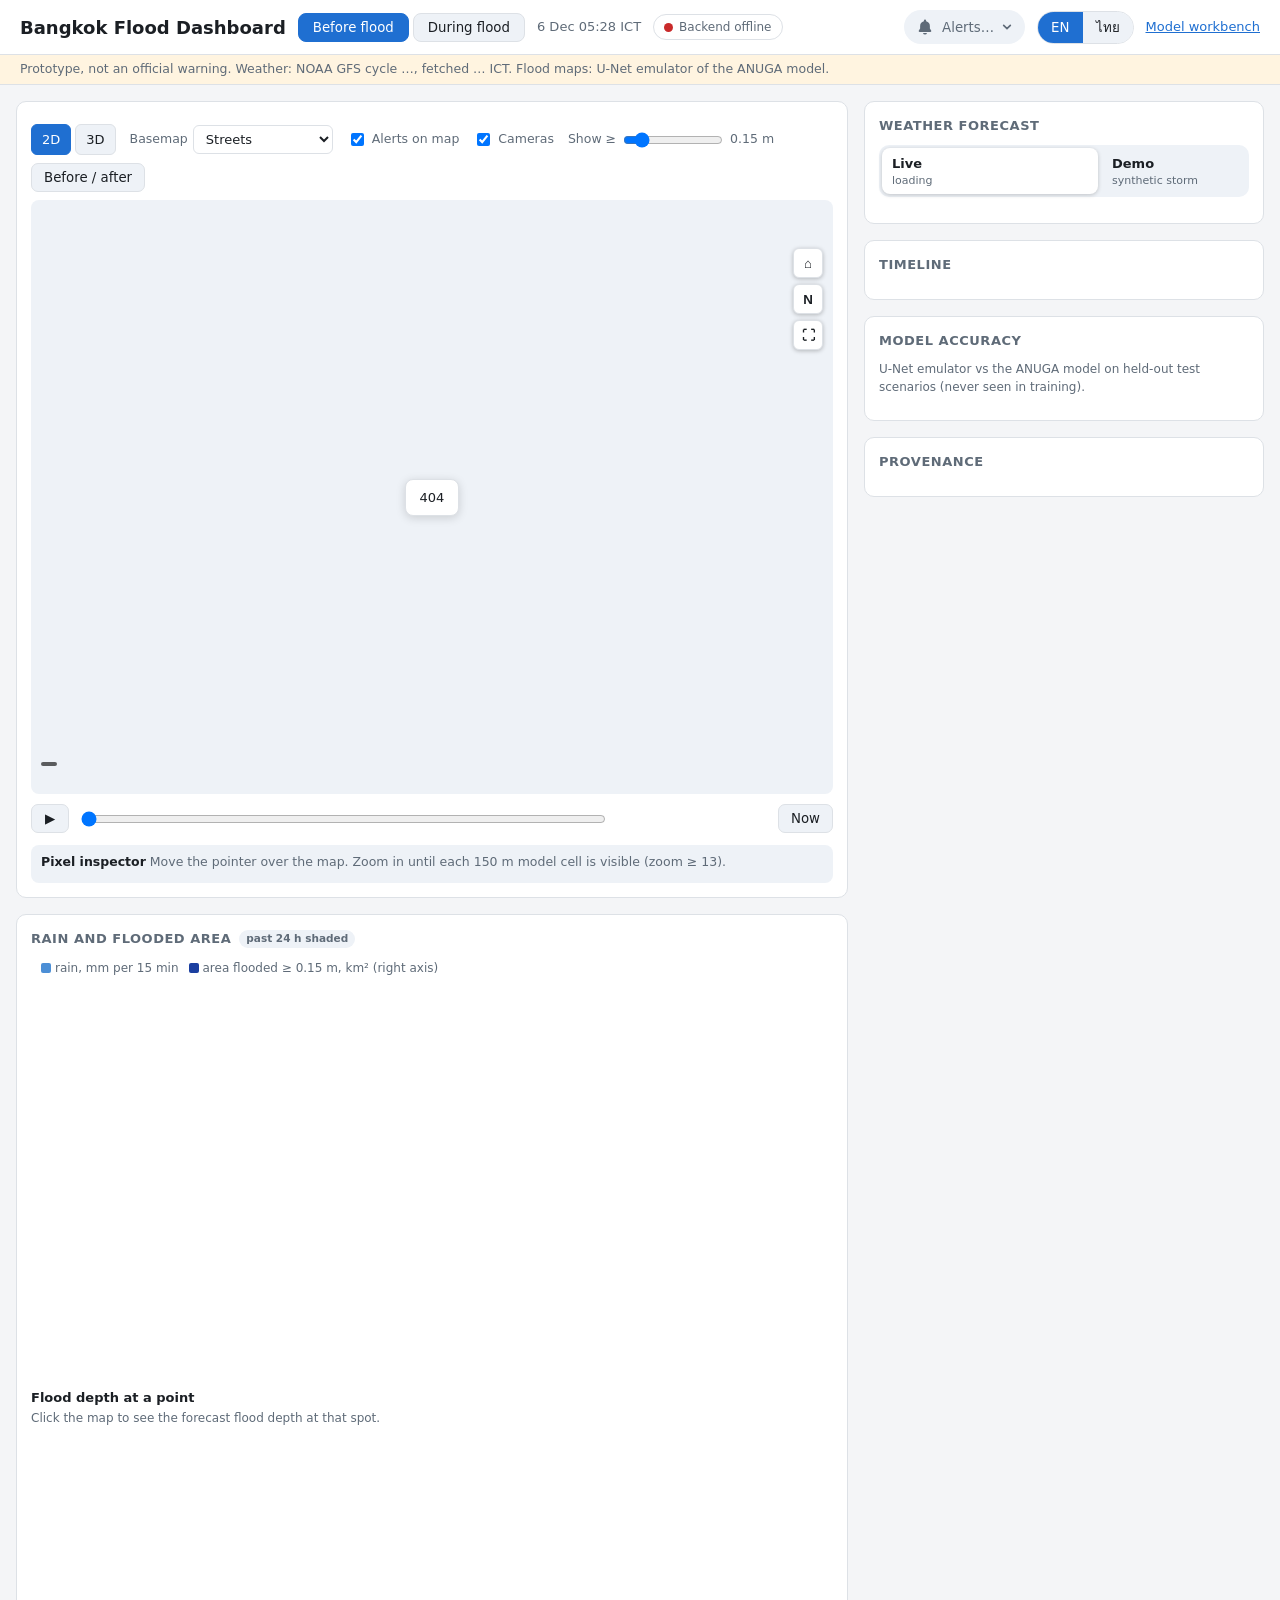
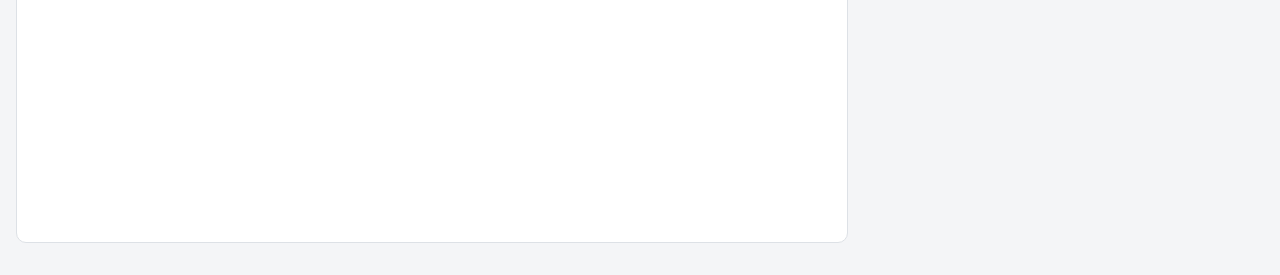
==== dashboard.html @ 004fde20 "Dashboard revamp, NOAA GFS weather, MapLibre workbench, and a Vercel + AWS deployment split Dashboar" ====
<!doctype html>
<html lang="en"><head><meta charset="utf-8"><meta name="viewport" content="width=device-width,initial-scale=1">
<title>Bangkok Flood Dashboard</title>
<script src="/static/dash/config.js"></script>
<link rel="icon" href="data:,">
<link rel="stylesheet" href="/static/maplibre/maplibre-gl.css">
<link rel="stylesheet" href="/static/dash/style.css">
</head><body>
<header>
 <h1 data-i18n="title">Bangkok Flood Dashboard</h1>
 <nav class="phase" id="phase"><button data-p="before" class="on" data-i18n="phase_before">Before flood</button><button data-p="during" data-i18n="phase_during">During flood</button></nav>
 <span class="sub" id="clock"></span>
 <span class="pill" id="health" title=""><i></i><span id="healthtxt"></span></span>
 <span class="spacer"></span>
 <div class="alertwrap" id="alertwrap">
  <button class="alertbtn wait" id="alertbtn" aria-haspopup="true" aria-expanded="false" aria-controls="alertmenu">
   <svg class="bell" viewBox="0 0 24 24" width="18" height="18" aria-hidden="true"><path d="M12 2a1.5 1.5 0 0 0-1.5 1.5v.7A6.5 6.5 0 0 0 5.5 10.5v3.6l-1.7 2.6c-.5.8 0 1.8 1 1.8h14.4c1 0 1.5-1 1-1.8l-1.7-2.6v-3.6a6.5 6.5 0 0 0-5-6.3v-.7A1.5 1.5 0 0 0 12 2Zm0 20a2.8 2.8 0 0 0 2.7-2H9.3A2.8 2.8 0 0 0 12 22Z" fill="currentColor"/></svg>
   <span class="altxt" id="altxt"></span><span class="alcount" id="alcount"></span>
   <svg class="chev" viewBox="0 0 12 12" width="10" height="10" aria-hidden="true"><path d="M2 4l4 4 4-4" fill="none" stroke="currentColor" stroke-width="2" stroke-linecap="round"/></svg>
  </button>
  <div class="alertmenu" id="alertmenu" role="menu" hidden>
   <div class="amhead"><div class="amsum" id="amsum"></div><div class="amsub" id="amsub"></div></div>
   <input type="search" id="amq" class="amq" data-i18n-ph="al_filter" autocomplete="off">
   <div class="amlist" id="amlist"></div>
   <div class="amfoot" data-i18n="al_hint"></div>
  </div>
 </div>
 <div class="lang" role="group" aria-label="Language / ภาษา">
  <button data-lang="en" class="on" lang="en">EN</button><button data-lang="th" lang="th">ไทย</button>
 </div>
 <a href="/" id="wblink" data-i18n="workbench">Model workbench</a>
</header>
<div class="banner" id="banner"></div>
<div class="wrap">
<main>
 <div class="card">
  <div class="toolbar" id="tb1"><div class="seg" id="layers"></div></div>
  <div class="toolbar" id="tb2">
   <div class="seg" id="viewseg"><button data-v="2d" class="on" data-i18n="view_2d">2D</button><button data-v="3d" data-i18n="view_3d">3D</button></div>
   <label><span data-i18n="basemap">Basemap</span>
    <select id="basemap"><option value="streets" data-i18n="bm_streets">Streets</option><option value="satellite" data-i18n="bm_satellite">Satellite</option><option value="light" data-i18n="bm_light">Light</option><option value="dark" data-i18n="bm_dark">Dark</option><option value="osm" data-i18n="bm_osm">OpenStreetMap</option></select></label>
   <label><input type="checkbox" id="showDist" checked> <span data-i18n="districts">Alerts on map</span></label>
   <label><input type="checkbox" id="showCams" checked> <span data-i18n="cameras">Cameras</span></label>
   <label class="only3d"><input type="checkbox" id="showBld" checked> <span data-i18n="buildings">Buildings</span></label>
   <label id="thrbox"><span data-i18n="show_ge">Show ≥</span> <input type="range" id="thr" min="0.10" max="0.5" step="0.05" value="0.15"><span id="v_thr"></span></label>
   <label id="sigbox" class="hide"><span data-i18n="heat_radius">Heat radius</span> <input type="range" id="sig" min="0.5" max="4" step="0.25" value="1.5"><span id="v_sig"></span></label>
   <label class="only3d"><span data-i18n="terrain_x">Terrain ×</span> <input type="range" id="terx" min="1" max="40" step="1" value="12"><span id="v_terx"></span></label>
   <label class="only3d"><span data-i18n="water_x">Water height ×</span> <input type="range" id="wax" min="1" max="200" step="1" value="40"><span id="v_wax"></span></label>
   <span class="grow"></span>
   <select id="cmpmode" class="hide"><option value="dry" data-i18n="cmp_dry"></option><option value="cctv" data-i18n="cmp_cctv"></option><option value="time" data-i18n="cmp_time"></option></select>
   <button class="btn2" id="cmpbtn" data-i18n="compare">Before / after</button>
  </div>
  <div class="mapwrap" id="mapwrap">
   <div id="map"></div>
   <div id="map2" class="hide"></div>
   <div id="divider" class="hide" role="slider" aria-valuemin="0" aria-valuemax="100" tabindex="0"><span>⟷</span></div>
   <div class="chip-l hide" id="chipB" data-i18n="before_lbl">BEFORE</div><div class="chip-r hide" id="chipA" data-i18n="after_lbl">AFTER</div>
   <div class="mapctl">
    <button id="bReset" data-i18n-title="reset_view" title="Reset view">⌂</button>
    <button id="bNorth" data-i18n-title="north" title="North up">N</button>
    <button id="bFull" data-i18n-title="fullscreen" title="Full screen">⛶</button>
   </div>
   <div class="zoombadge" id="zoombadge"></div>
   <div class="pxfloat hide" id="pxfloat"></div>
   <div class="maploading hide" id="maploading"><span id="loadmsg"></span></div>
  </div>
  <div class="timebar"><button class="play" id="play" data-i18n-title="play" title="play / pause">&#9654;</button><input type="range" id="time" min="0" max="0" value="0" aria-label="forecast time"><span class="tlabel" id="tlabel"></span><button class="btn2" id="nowbtn" data-i18n="now">Now</button></div>
  <div class="legend" id="legend"></div>
  <div class="pinfo" id="mapnote"></div>
  <div class="pixel" id="pixel"><b data-i18n="px_title">Pixel inspector</b> <span class="mute" id="pxbody" data-i18n="px_hint"></span></div>
 </div>
 <div class="card"><h2><span data-i18n="c_rain">Rain and flooded area</span> <span class="tag" data-i18n="c_past">past 24 h shaded</span></h2>
  <div class="lg"><span class="sw" style="background:var(--rain)"></span><span data-i18n="c_rain_lg"></span><span class="sw" style="background:var(--area)"></span><span data-i18n="c_area_lg"></span></div>
  <canvas id="cMain" data-h="190"></canvas>
  <div class="chart"><h3 id="ptitle" data-i18n="pt_title">Flood depth at a point</h3><div class="lg" id="pmeta" data-i18n="pt_hint"></div><canvas id="cPoint" data-h="150"></canvas></div>
 </div>
</main>
<aside>
 <div class="card compact hide" id="camcard" data-phase="during"></div>
 <div class="card" data-phase="before"><h2 data-i18n="c_weather">Weather forecast</h2>
  <div class="srcseg" id="wxmode" role="group" aria-label="data source">
   <button data-m="live" class="on"><b data-i18n="src_live">Live</b><span id="wxlive"></span></button>
   <button data-m="demo"><b data-i18n="src_demo">Demo</b><span data-i18n="src_demo_sub">synthetic storm</span></button>
  </div>
  <div class="wx5" id="wx5"></div>
  <div id="fcwarn"></div>
  <div class="pinfo" id="fcstat"></div>
 </div>
 <div class="card compact hide" data-phase="during"><h2><span data-i18n="c_cctv">CCTV flood readings</span> <span class="tag" id="cctvlive">live</span></h2>
  <div class="tiles tiles4" id="ctiles"></div>
  <div id="ctable" class="small mute ctable"></div>
  <div id="cgaps"></div>
  <details><summary data-i18n="import_csv">Import readings (CSV)</summary>
   <div class="pinfo" data-i18n="import_hint"></div>
   <div class="row" style="margin-top:6px"><input type="file" id="csvf" accept=".csv"><button class="btn2" id="csvup" data-i18n="import_btn">Import</button></div></details>
  <details id="adddet"><summary data-i18n="report_manual">Report a reading by hand</summary>
   <div class="form">
    <label><span data-i18n="f_cam">Camera / spot id</span><input type="text" id="fcam" placeholder="FIELD-01"></label>
    <label><span data-i18n="f_class">Class</span><select id="fcls"><option value="" data-i18n="f_from_depth"></option><option value="WATERLOGGING"></option><option value="FLOODING"></option><option value="SEVERE_FLOODING"></option><option value="NORMAL"></option></select></label>
    <label><span data-i18n="f_lat">Latitude</span><input type="number" id="flat" step="any"></label><label><span data-i18n="f_lon">Longitude</span><input type="number" id="flon" step="any"></label>
    <label><span data-i18n="f_depth">Water depth (m)</span><input type="number" id="fdep" step="0.01" min="0"></label><label><span data-i18n="f_conf">Confidence 0-1</span><input type="number" id="fconf" step="0.05" min="0" max="1" value="0.8"></label>
    <label class="full"><span data-i18n="f_notes">Notes</span><input type="text" id="fnote"></label>
    <div class="full row"><button class="btn2" id="fpick" data-i18n="pick_map">Pick on map</button><button class="btn2" id="fadd" data-i18n="add_reading">Add reading</button></div></div></details>
  <div class="pinfo" id="cstat"></div>
 </div>
 <div class="card"><h2 data-i18n="c_timeline">Timeline</h2><div class="feed" id="feed"></div></div>
 <div class="card" data-phase="before"><h2 data-i18n="c_accuracy">Model accuracy</h2><div class="pinfo" data-i18n="acc_hint"></div><div class="tiles" id="acc"></div></div>
 <div class="card"><h2 data-i18n="c_provenance">Provenance</h2><div class="kv1" id="prov"></div></div>
</aside>
</div>
<div class="lightbox hide" id="lightbox"><div class="lb-in"><div class="lb-h"><span id="lbcap"></span><button id="lbx" class="btn2">&times;</button></div><img id="lbimg" alt=""></div></div>
<div class="toast hide" id="toast"></div>
<script type="module" src="/static/dash/app.js"></script>
</body></html>
---- static/maplibre/maplibre-gl.css ----
.maplibregl-map{font:12px/20px Helvetica Neue,Arial,Helvetica,sans-serif;overflow:hidden;position:relative;-webkit-tap-highlight-color:rgb(0 0 0/0);-webkit-touch-callout:none}.maplibregl-canvas{position:absolute;left:0;top:0}.maplibregl-map:fullscreen{width:100%;height:100%}.maplibregl-ctrl-group button.maplibregl-ctrl-compass{touch-action:none}.maplibregl-canvas-container.maplibregl-interactive,.maplibregl-ctrl-group button.maplibregl-ctrl-compass{cursor:grab;-webkit-user-select:none;-moz-user-select:none;user-select:none}.maplibregl-canvas-container.maplibregl-interactive.maplibregl-track-pointer{cursor:pointer}.maplibregl-canvas-container.maplibregl-interactive:active,.maplibregl-ctrl-group button.maplibregl-ctrl-compass:active{cursor:grabbing}.maplibregl-canvas-container.maplibregl-touch-zoom-rotate,.maplibregl-canvas-container.maplibregl-touch-zoom-rotate .maplibregl-canvas{touch-action:pan-x pan-y}.maplibregl-canvas-container.maplibregl-touch-drag-pan,.maplibregl-canvas-container.maplibregl-touch-drag-pan .maplibregl-canvas{touch-action:pinch-zoom}.maplibregl-canvas-container.maplibregl-touch-zoom-rotate.maplibregl-touch-drag-pan,.maplibregl-canvas-container.maplibregl-touch-zoom-rotate.maplibregl-touch-drag-pan .maplibregl-canvas{touch-action:none}.maplibregl-canvas-container.maplibregl-touch-drag-pan.maplibregl-cooperative-gestures,.maplibregl-canvas-container.maplibregl-touch-drag-pan.maplibregl-cooperative-gestures .maplibregl-canvas{touch-action:pan-x pan-y}.maplibregl-ctrl-bottom-left,.maplibregl-ctrl-bottom-right,.maplibregl-ctrl-top-left,.maplibregl-ctrl-top-right{position:absolute;pointer-events:none;z-index:2}.maplibregl-ctrl-top-left{top:0;left:0}.maplibregl-ctrl-top-right{top:0;right:0}.maplibregl-ctrl-bottom-left{bottom:0;left:0}.maplibregl-ctrl-bottom-right{right:0;bottom:0}.maplibregl-ctrl{clear:both;pointer-events:auto;transform:translate(0)}.maplibregl-ctrl-top-left .maplibregl-ctrl{margin:10px 0 0 10px;float:left}.maplibregl-ctrl-top-right .maplibregl-ctrl{margin:10px 10px 0 0;float:right}.maplibregl-ctrl-bottom-left .maplibregl-ctrl{margin:0 0 10px 10px;float:left}.maplibregl-ctrl-bottom-right .maplibregl-ctrl{margin:0 10px 10px 0;float:right}.maplibregl-ctrl-group{border-radius:4px;background:#fff}.maplibregl-ctrl-group:not(:empty){box-shadow:0 0 0 2px rgba(0,0,0,.1)}@media(forced-colors:active){.maplibregl-ctrl-group:not(:empty){box-shadow:0 0 0 2px ButtonText}}.maplibregl-ctrl-group button{width:29px;height:29px;display:block;padding:0;outline:none;border:0;box-sizing:border-box;background-color:transparent;cursor:pointer}.maplibregl-ctrl button{-webkit-user-select:none;-moz-user-select:none;user-select:none}.maplibregl-ctrl-group button+button{border-top:1px solid #ddd}.maplibregl-ctrl button .maplibregl-ctrl-icon{display:block;width:100%;height:100%;background-repeat:no-repeat;background-position:50%}@media(forced-colors:active){.maplibregl-ctrl-icon{background-color:transparent}.maplibregl-ctrl-group button+button{border-top:1px solid buttontext}}.maplibregl-ctrl button::-moz-focus-inner{border:0;padding:0}.maplibregl-ctrl-attrib-button:focus,.maplibregl-ctrl-group button:focus{box-shadow:0 0 2px 2px #0096ff}.maplibregl-ctrl button:disabled{cursor:not-allowed}.maplibregl-ctrl button:disabled .maplibregl-ctrl-icon{opacity:.25}@media(hover:hover){.maplibregl-ctrl button:not(:disabled):hover{background-color:rgba(0,0,0,.05)}}.maplibregl-ctrl button:not(:disabled):active{background-color:rgba(0,0,0,.05)}.maplibregl-ctrl-group button:focus:focus-visible{box-shadow:0 0 2px 2px #0096ff}.maplibregl-ctrl-group button:focus:not(:focus-visible){box-shadow:none}.maplibregl-ctrl-group button:focus:first-child{border-radius:4px 4px 0 0}.maplibregl-ctrl-group button:focus:last-child{border-radius:0 0 4px 4px}.maplibregl-ctrl-group button:focus:only-child{border-radius:inherit}.maplibregl-ctrl button.maplibregl-ctrl-zoom-out .maplibregl-ctrl-icon{background-image:url("data:image/svg+xml;charset=utf-8,%3Csvg%20xmlns%3D%22http%3A%2F%2Fwww.w3.org%2F2000%2Fsvg%22%20width%3D%2229%22%20height%3D%2229%22%20fill%3D%22%23333%22%20viewBox%3D%220%200%2029%2029%22%3E%3Cpath%20d%3D%22M10%2013c-.75%200-1.5.75-1.5%201.5S9.25%2016%2010%2016h9c.75%200%201.5-.75%201.5-1.5S19.75%2013%2019%2013z%22%2F%3E%3C%2Fsvg%3E")}.maplibregl-ctrl button.maplibregl-ctrl-zoom-in .maplibregl-ctrl-icon{background-image:url("data:image/svg+xml;charset=utf-8,%3Csvg%20xmlns%3D%22http%3A%2F%2Fwww.w3.org%2F2000%2Fsvg%22%20width%3D%2229%22%20height%3D%2229%22%20fill%3D%22%23333%22%20viewBox%3D%220%200%2029%2029%22%3E%3Cpath%20d%3D%22M14.5%208.5c-.75%200-1.5.75-1.5%201.5v3h-3c-.75%200-1.5.75-1.5%201.5S9.25%2016%2010%2016h3v3c0%20.75.75%201.5%201.5%201.5S16%2019.75%2016%2019v-3h3c.75%200%201.5-.75%201.5-1.5S19.75%2013%2019%2013h-3v-3c0-.75-.75-1.5-1.5-1.5%22%2F%3E%3C%2Fsvg%3E")}@media(forced-colors:active){.maplibregl-ctrl button.maplibregl-ctrl-zoom-out .maplibregl-ctrl-icon{background-image:url("data:image/svg+xml;charset=utf-8,%3Csvg%20xmlns%3D%22http%3A%2F%2Fwww.w3.org%2F2000%2Fsvg%22%20width%3D%2229%22%20height%3D%2229%22%20fill%3D%22%23fff%22%20viewBox%3D%220%200%2029%2029%22%3E%3Cpath%20d%3D%22M10%2013c-.75%200-1.5.75-1.5%201.5S9.25%2016%2010%2016h9c.75%200%201.5-.75%201.5-1.5S19.75%2013%2019%2013z%22%2F%3E%3C%2Fsvg%3E")}.maplibregl-ctrl button.maplibregl-ctrl-zoom-in .maplibregl-ctrl-icon{background-image:url("data:image/svg+xml;charset=utf-8,%3Csvg%20xmlns%3D%22http%3A%2F%2Fwww.w3.org%2F2000%2Fsvg%22%20width%3D%2229%22%20height%3D%2229%22%20fill%3D%22%23fff%22%20viewBox%3D%220%200%2029%2029%22%3E%3Cpath%20d%3D%22M14.5%208.5c-.75%200-1.5.75-1.5%201.5v3h-3c-.75%200-1.5.75-1.5%201.5S9.25%2016%2010%2016h3v3c0%20.75.75%201.5%201.5%201.5S16%2019.75%2016%2019v-3h3c.75%200%201.5-.75%201.5-1.5S19.75%2013%2019%2013h-3v-3c0-.75-.75-1.5-1.5-1.5%22%2F%3E%3C%2Fsvg%3E")}}@media(forced-colors:active) and (prefers-color-scheme:light){.maplibregl-ctrl button.maplibregl-ctrl-zoom-out .maplibregl-ctrl-icon{background-image:url("data:image/svg+xml;charset=utf-8,%3Csvg%20xmlns%3D%22http%3A%2F%2Fwww.w3.org%2F2000%2Fsvg%22%20width%3D%2229%22%20height%3D%2229%22%20viewBox%3D%220%200%2029%2029%22%3E%3Cpath%20d%3D%22M10%2013c-.75%200-1.5.75-1.5%201.5S9.25%2016%2010%2016h9c.75%200%201.5-.75%201.5-1.5S19.75%2013%2019%2013z%22%2F%3E%3C%2Fsvg%3E")}.maplibregl-ctrl button.maplibregl-ctrl-zoom-in .maplibregl-ctrl-icon{background-image:url("data:image/svg+xml;charset=utf-8,%3Csvg%20xmlns%3D%22http%3A%2F%2Fwww.w3.org%2F2000%2Fsvg%22%20width%3D%2229%22%20height%3D%2229%22%20viewBox%3D%220%200%2029%2029%22%3E%3Cpath%20d%3D%22M14.5%208.5c-.75%200-1.5.75-1.5%201.5v3h-3c-.75%200-1.5.75-1.5%201.5S9.25%2016%2010%2016h3v3c0%20.75.75%201.5%201.5%201.5S16%2019.75%2016%2019v-3h3c.75%200%201.5-.75%201.5-1.5S19.75%2013%2019%2013h-3v-3c0-.75-.75-1.5-1.5-1.5%22%2F%3E%3C%2Fsvg%3E")}}.maplibregl-ctrl button.maplibregl-ctrl-fullscreen .maplibregl-ctrl-icon{background-image:url("data:image/svg+xml;charset=utf-8,%3Csvg%20xmlns%3D%22http%3A%2F%2Fwww.w3.org%2F2000%2Fsvg%22%20width%3D%2229%22%20height%3D%2229%22%20fill%3D%22%23333%22%20viewBox%3D%220%200%2029%2029%22%3E%3Cpath%20d%3D%22M24%2016v5.5c0%201.75-.75%202.5-2.5%202.5H16v-1l3-1.5-4-5.5%201-1%205.5%204%201.5-3zM6%2016l1.5%203%205.5-4%201%201-4%205.5%203%201.5v1H7.5C5.75%2024%205%2023.25%205%2021.5V16zm7-11v1l-3%201.5%204%205.5-1%201-5.5-4L6%2013H5V7.5C5%205.75%205.75%205%207.5%205zm11%202.5c0-1.75-.75-2.5-2.5-2.5H16v1l3%201.5-4%205.5%201%201%205.5-4%201.5%203h1z%22%2F%3E%3C%2Fsvg%3E")}.maplibregl-ctrl button.maplibregl-ctrl-shrink .maplibregl-ctrl-icon{background-image:url("data:image/svg+xml;charset=utf-8,%3Csvg%20xmlns%3D%22http%3A%2F%2Fwww.w3.org%2F2000%2Fsvg%22%20width%3D%2229%22%20height%3D%2229%22%20viewBox%3D%220%200%2029%2029%22%3E%3Cpath%20d%3D%22M18.5%2016c-1.75%200-2.5.75-2.5%202.5V24h1l1.5-3%205.5%204%201-1-4-5.5%203-1.5v-1zM13%2018.5c0-1.75-.75-2.5-2.5-2.5H5v1l3%201.5L4%2024l1%201%205.5-4%201.5%203h1zm3-8c0%201.75.75%202.5%202.5%202.5H24v-1l-3-1.5L25%205l-1-1-5.5%204L17%205h-1zM10.5%2013c1.75%200%202.5-.75%202.5-2.5V5h-1l-1.5%203L5%204%204%205l4%205.5L5%2012v1z%22%2F%3E%3C%2Fsvg%3E")}@media(forced-colors:active){.maplibregl-ctrl button.maplibregl-ctrl-fullscreen .maplibregl-ctrl-icon{background-image:url("data:image/svg+xml;charset=utf-8,%3Csvg%20xmlns%3D%22http%3A%2F%2Fwww.w3.org%2F2000%2Fsvg%22%20width%3D%2229%22%20height%3D%2229%22%20fill%3D%22%23fff%22%20viewBox%3D%220%200%2029%2029%22%3E%3Cpath%20d%3D%22M24%2016v5.5c0%201.75-.75%202.5-2.5%202.5H16v-1l3-1.5-4-5.5%201-1%205.5%204%201.5-3zM6%2016l1.5%203%205.5-4%201%201-4%205.5%203%201.5v1H7.5C5.75%2024%205%2023.25%205%2021.5V16zm7-11v1l-3%201.5%204%205.5-1%201-5.5-4L6%2013H5V7.5C5%205.75%205.75%205%207.5%205zm11%202.5c0-1.75-.75-2.5-2.5-2.5H16v1l3%201.5-4%205.5%201%201%205.5-4%201.5%203h1z%22%2F%3E%3C%2Fsvg%3E")}.maplibregl-ctrl button.maplibregl-ctrl-shrink .maplibregl-ctrl-icon{background-image:url("data:image/svg+xml;charset=utf-8,%3Csvg%20xmlns%3D%22http%3A%2F%2Fwww.w3.org%2F2000%2Fsvg%22%20width%3D%2229%22%20height%3D%2229%22%20fill%3D%22%23fff%22%20viewBox%3D%220%200%2029%2029%22%3E%3Cpath%20d%3D%22M18.5%2016c-1.75%200-2.5.75-2.5%202.5V24h1l1.5-3%205.5%204%201-1-4-5.5%203-1.5v-1zM13%2018.5c0-1.75-.75-2.5-2.5-2.5H5v1l3%201.5L4%2024l1%201%205.5-4%201.5%203h1zm3-8c0%201.75.75%202.5%202.5%202.5H24v-1l-3-1.5L25%205l-1-1-5.5%204L17%205h-1zM10.5%2013c1.75%200%202.5-.75%202.5-2.5V5h-1l-1.5%203L5%204%204%205l4%205.5L5%2012v1z%22%2F%3E%3C%2Fsvg%3E")}}@media(forced-colors:active) and (prefers-color-scheme:light){.maplibregl-ctrl button.maplibregl-ctrl-fullscreen .maplibregl-ctrl-icon{background-image:url("data:image/svg+xml;charset=utf-8,%3Csvg%20xmlns%3D%22http%3A%2F%2Fwww.w3.org%2F2000%2Fsvg%22%20width%3D%2229%22%20height%3D%2229%22%20viewBox%3D%220%200%2029%2029%22%3E%3Cpath%20d%3D%22M24%2016v5.5c0%201.75-.75%202.5-2.5%202.5H16v-1l3-1.5-4-5.5%201-1%205.5%204%201.5-3zM6%2016l1.5%203%205.5-4%201%201-4%205.5%203%201.5v1H7.5C5.75%2024%205%2023.25%205%2021.5V16zm7-11v1l-3%201.5%204%205.5-1%201-5.5-4L6%2013H5V7.5C5%205.75%205.75%205%207.5%205zm11%202.5c0-1.75-.75-2.5-2.5-2.5H16v1l3%201.5-4%205.5%201%201%205.5-4%201.5%203h1z%22%2F%3E%3C%2Fsvg%3E")}.maplibregl-ctrl button.maplibregl-ctrl-shrink .maplibregl-ctrl-icon{background-image:url("data:image/svg+xml;charset=utf-8,%3Csvg%20xmlns%3D%22http%3A%2F%2Fwww.w3.org%2F2000%2Fsvg%22%20width%3D%2229%22%20height%3D%2229%22%20viewBox%3D%220%200%2029%2029%22%3E%3Cpath%20d%3D%22M18.5%2016c-1.75%200-2.5.75-2.5%202.5V24h1l1.5-3%205.5%204%201-1-4-5.5%203-1.5v-1zM13%2018.5c0-1.75-.75-2.5-2.5-2.5H5v1l3%201.5L4%2024l1%201%205.5-4%201.5%203h1zm3-8c0%201.75.75%202.5%202.5%202.5H24v-1l-3-1.5L25%205l-1-1-5.5%204L17%205h-1zM10.5%2013c1.75%200%202.5-.75%202.5-2.5V5h-1l-1.5%203L5%204%204%205l4%205.5L5%2012v1z%22%2F%3E%3C%2Fsvg%3E")}}.maplibregl-ctrl button.maplibregl-ctrl-compass .maplibregl-ctrl-icon{background-image:url("data:image/svg+xml;charset=utf-8,%3Csvg%20xmlns%3D%22http%3A%2F%2Fwww.w3.org%2F2000%2Fsvg%22%20width%3D%2229%22%20height%3D%2229%22%20fill%3D%22%23333%22%20viewBox%3D%220%200%2029%2029%22%3E%3Cpath%20d%3D%22m10.5%2014%204-8%204%208z%22%2F%3E%3Cpath%20fill%3D%22%23ccc%22%20d%3D%22m10.5%2016%204%208%204-8z%22%2F%3E%3C%2Fsvg%3E")}@media(forced-colors:active){.maplibregl-ctrl button.maplibregl-ctrl-compass .maplibregl-ctrl-icon{background-image:url("data:image/svg+xml;charset=utf-8,%3Csvg%20xmlns%3D%22http%3A%2F%2Fwww.w3.org%2F2000%2Fsvg%22%20width%3D%2229%22%20height%3D%2229%22%20fill%3D%22%23fff%22%20viewBox%3D%220%200%2029%2029%22%3E%3Cpath%20d%3D%22m10.5%2014%204-8%204%208z%22%2F%3E%3Cpath%20fill%3D%22%23ccc%22%20d%3D%22m10.5%2016%204%208%204-8z%22%2F%3E%3C%2Fsvg%3E")}}@media(forced-colors:active) and (prefers-color-scheme:light){.maplibregl-ctrl button.maplibregl-ctrl-compass .maplibregl-ctrl-icon{background-image:url("data:image/svg+xml;charset=utf-8,%3Csvg%20xmlns%3D%22http%3A%2F%2Fwww.w3.org%2F2000%2Fsvg%22%20width%3D%2229%22%20height%3D%2229%22%20viewBox%3D%220%200%2029%2029%22%3E%3Cpath%20d%3D%22m10.5%2014%204-8%204%208z%22%2F%3E%3Cpath%20fill%3D%22%23ccc%22%20d%3D%22m10.5%2016%204%208%204-8z%22%2F%3E%3C%2Fsvg%3E")}}.maplibregl-ctrl button.maplibregl-ctrl-globe .maplibregl-ctrl-icon{background-image:url("data:image/svg+xml;charset=utf-8,%3Csvg%20xmlns%3D%22http%3A%2F%2Fwww.w3.org%2F2000%2Fsvg%22%20width%3D%2222%22%20height%3D%2222%22%20fill%3D%22none%22%20stroke%3D%22%23333%22%20viewBox%3D%220%200%2022%2022%22%3E%3Ccircle%20cx%3D%2211%22%20cy%3D%2211%22%20r%3D%228.5%22%2F%3E%3Cpath%20d%3D%22M17.5%2011c0%204.819-3.02%208.5-6.5%208.5S4.5%2015.819%204.5%2011%207.52%202.5%2011%202.5s6.5%203.681%206.5%208.5Z%22%2F%3E%3Cpath%20d%3D%22M13.5%2011c0%202.447-.331%204.64-.853%206.206-.262.785-.562%201.384-.872%201.777-.314.399-.58.517-.775.517s-.461-.118-.775-.517c-.31-.393-.61-.992-.872-1.777C8.831%2015.64%208.5%2013.446%208.5%2011s.331-4.64.853-6.206c.262-.785.562-1.384.872-1.777.314-.399.58-.517.775-.517s.461.118.775.517c.31.393.61.992.872%201.777.522%201.565.853%203.76.853%206.206Z%22%2F%3E%3Cpath%20d%3D%22M11%207.5c-1.909%200-3.622-.166-4.845-.428-.616-.132-1.08-.283-1.379-.434a1.3%201.3%200%200%201-.224-.138q.07-.058.224-.138c.299-.151.763-.302%201.379-.434C7.378%205.666%209.091%205.5%2011%205.5s3.622.166%204.845.428c.616.132%201.08.283%201.379.434.105.053.177.1.224.138q-.07.058-.224.138c-.299.151-.763.302-1.379.434-1.223.262-2.936.428-4.845.428Zm0%209c-1.909%200-3.622-.166-4.845-.428-.616-.132-1.08-.283-1.379-.434a1.3%201.3%200%200%201-.224-.138%201.3%201.3%200%200%201%20.224-.138c.299-.151.763-.302%201.379-.434C7.378%2014.666%209.091%2014.5%2011%2014.5s3.622.166%204.845.428c.616.132%201.08.283%201.379.434.105.053.177.1.224.138a1.3%201.3%200%200%201-.224.138c-.299.151-.763.302-1.379.434-1.223.262-2.936.428-4.845.428Zm0-4c-2.46%200-4.672-.222-6.255-.574-.796-.177-1.406-.38-1.805-.59a1.5%201.5%200%200%201-.39-.272.3.3%200%200%201-.047-.064.3.3%200%200%201%20.048-.064c.066-.073.189-.167.389-.272.399-.21%201.009-.413%201.805-.59C6.328%209.722%208.54%209.5%2011%209.5s4.672.222%206.256.574c.795.177%201.405.38%201.804.59.2.105.323.2.39.272a.3.3%200%200%201%20.047.064.3.3%200%200%201-.048.064%201.4%201.4%200%200%201-.389.272c-.399.21-1.009.413-1.804.59-1.584.352-3.796.574-6.256.574Zm-8.501-1.51v.002zm0%20.018v.002zm17.002.002v-.002zm0-.018v-.002z%22%2F%3E%3C%2Fsvg%3E")}.maplibregl-ctrl button.maplibregl-ctrl-globe-enabled .maplibregl-ctrl-icon{background-image:url("data:image/svg+xml;charset=utf-8,%3Csvg%20xmlns%3D%22http%3A%2F%2Fwww.w3.org%2F2000%2Fsvg%22%20width%3D%2222%22%20height%3D%2222%22%20fill%3D%22none%22%20stroke%3D%22%2333b5e5%22%20viewBox%3D%220%200%2022%2022%22%3E%3Ccircle%20cx%3D%2211%22%20cy%3D%2211%22%20r%3D%228.5%22%2F%3E%3Cpath%20d%3D%22M17.5%2011c0%204.819-3.02%208.5-6.5%208.5S4.5%2015.819%204.5%2011%207.52%202.5%2011%202.5s6.5%203.681%206.5%208.5Z%22%2F%3E%3Cpath%20d%3D%22M13.5%2011c0%202.447-.331%204.64-.853%206.206-.262.785-.562%201.384-.872%201.777-.314.399-.58.517-.775.517s-.461-.118-.775-.517c-.31-.393-.61-.992-.872-1.777C8.831%2015.64%208.5%2013.446%208.5%2011s.331-4.64.853-6.206c.262-.785.562-1.384.872-1.777.314-.399.58-.517.775-.517s.461.118.775.517c.31.393.61.992.872%201.777.522%201.565.853%203.76.853%206.206Z%22%2F%3E%3Cpath%20d%3D%22M11%207.5c-1.909%200-3.622-.166-4.845-.428-.616-.132-1.08-.283-1.379-.434a1.3%201.3%200%200%201-.224-.138q.07-.058.224-.138c.299-.151.763-.302%201.379-.434C7.378%205.666%209.091%205.5%2011%205.5s3.622.166%204.845.428c.616.132%201.08.283%201.379.434.105.053.177.1.224.138q-.07.058-.224.138c-.299.151-.763.302-1.379.434-1.223.262-2.936.428-4.845.428Zm0%209c-1.909%200-3.622-.166-4.845-.428-.616-.132-1.08-.283-1.379-.434a1.3%201.3%200%200%201-.224-.138%201.3%201.3%200%200%201%20.224-.138c.299-.151.763-.302%201.379-.434C7.378%2014.666%209.091%2014.5%2011%2014.5s3.622.166%204.845.428c.616.132%201.08.283%201.379.434.105.053.177.1.224.138a1.3%201.3%200%200%201-.224.138c-.299.151-.763.302-1.379.434-1.223.262-2.936.428-4.845.428Zm0-4c-2.46%200-4.672-.222-6.255-.574-.796-.177-1.406-.38-1.805-.59a1.5%201.5%200%200%201-.39-.272.3.3%200%200%201-.047-.064.3.3%200%200%201%20.048-.064c.066-.073.189-.167.389-.272.399-.21%201.009-.413%201.805-.59C6.328%209.722%208.54%209.5%2011%209.5s4.672.222%206.256.574c.795.177%201.405.38%201.804.59.2.105.323.2.39.272a.3.3%200%200%201%20.047.064.3.3%200%200%201-.048.064%201.4%201.4%200%200%201-.389.272c-.399.21-1.009.413-1.804.59-1.584.352-3.796.574-6.256.574Zm-8.501-1.51v.002zm0%20.018v.002zm17.002.002v-.002zm0-.018v-.002z%22%2F%3E%3C%2Fsvg%3E")}.maplibregl-ctrl button.maplibregl-ctrl-terrain .maplibregl-ctrl-icon{background-image:url("data:image/svg+xml;charset=utf-8,%3Csvg%20xmlns%3D%22http%3A%2F%2Fwww.w3.org%2F2000%2Fsvg%22%20width%3D%2222%22%20height%3D%2222%22%20fill%3D%22%23333%22%20viewBox%3D%220%200%2022%2022%22%3E%3Cpath%20d%3D%22m1.754%2013.406%204.453-4.851%203.09%203.09%203.281%203.277.969-.969-3.309-3.312%203.844-4.121%206.148%206.886h1.082v-.855l-7.207-8.07-4.84%205.187L6.169%206.57l-5.48%205.965v.871ZM.688%2016.844h20.625v1.375H.688Zm0%200%22%2F%3E%3C%2Fsvg%3E")}.maplibregl-ctrl button.maplibregl-ctrl-terrain-enabled .maplibregl-ctrl-icon{background-image:url("data:image/svg+xml;charset=utf-8,%3Csvg%20xmlns%3D%22http%3A%2F%2Fwww.w3.org%2F2000%2Fsvg%22%20width%3D%2222%22%20height%3D%2222%22%20fill%3D%22%2333b5e5%22%20viewBox%3D%220%200%2022%2022%22%3E%3Cpath%20d%3D%22m1.754%2013.406%204.453-4.851%203.09%203.09%203.281%203.277.969-.969-3.309-3.312%203.844-4.121%206.148%206.886h1.082v-.855l-7.207-8.07-4.84%205.187L6.169%206.57l-5.48%205.965v.871ZM.688%2016.844h20.625v1.375H.688Zm0%200%22%2F%3E%3C%2Fsvg%3E")}.maplibregl-ctrl button.maplibregl-ctrl-geolocate .maplibregl-ctrl-icon{background-image:url("data:image/svg+xml;charset=utf-8,%3Csvg%20xmlns%3D%22http%3A%2F%2Fwww.w3.org%2F2000%2Fsvg%22%20width%3D%2229%22%20height%3D%2229%22%20fill%3D%22%23333%22%20viewBox%3D%220%200%2020%2020%22%3E%3Cpath%20d%3D%22M10%204C9%204%209%205%209%205v.1A5%205%200%200%200%205.1%209H5s-1%200-1%201%201%201%201%201h.1A5%205%200%200%200%209%2014.9v.1s0%201%201%201%201-1%201-1v-.1a5%205%200%200%200%203.9-3.9h.1s1%200%201-1-1-1-1-1h-.1A5%205%200%200%200%2011%205.1V5s0-1-1-1m0%202.5a3.5%203.5%200%201%201%200%207%203.5%203.5%200%201%201%200-7%22%2F%3E%3Ccircle%20cx%3D%2210%22%20cy%3D%2210%22%20r%3D%222%22%2F%3E%3C%2Fsvg%3E")}.maplibregl-ctrl button.maplibregl-ctrl-geolocate:disabled .maplibregl-ctrl-icon{background-image:url("data:image/svg+xml;charset=utf-8,%3Csvg%20xmlns%3D%22http%3A%2F%2Fwww.w3.org%2F2000%2Fsvg%22%20width%3D%2229%22%20height%3D%2229%22%20fill%3D%22%23aaa%22%20viewBox%3D%220%200%2020%2020%22%3E%3Cpath%20d%3D%22M10%204C9%204%209%205%209%205v.1A5%205%200%200%200%205.1%209H5s-1%200-1%201%201%201%201%201h.1A5%205%200%200%200%209%2014.9v.1s0%201%201%201%201-1%201-1v-.1a5%205%200%200%200%203.9-3.9h.1s1%200%201-1-1-1-1-1h-.1A5%205%200%200%200%2011%205.1V5s0-1-1-1m0%202.5a3.5%203.5%200%201%201%200%207%203.5%203.5%200%201%201%200-7%22%2F%3E%3Ccircle%20cx%3D%2210%22%20cy%3D%2210%22%20r%3D%222%22%2F%3E%3Cpath%20fill%3D%22red%22%20d%3D%22m14%205%201%201-9%209-1-1z%22%2F%3E%3C%2Fsvg%3E")}.maplibregl-ctrl button.maplibregl-ctrl-geolocate.maplibregl-ctrl-geolocate-active .maplibregl-ctrl-icon{background-image:url("data:image/svg+xml;charset=utf-8,%3Csvg%20xmlns%3D%22http%3A%2F%2Fwww.w3.org%2F2000%2Fsvg%22%20width%3D%2229%22%20height%3D%2229%22%20fill%3D%22%2333b5e5%22%20viewBox%3D%220%200%2020%2020%22%3E%3Cpath%20d%3D%22M10%204C9%204%209%205%209%205v.1A5%205%200%200%200%205.1%209H5s-1%200-1%201%201%201%201%201h.1A5%205%200%200%200%209%2014.9v.1s0%201%201%201%201-1%201-1v-.1a5%205%200%200%200%203.9-3.9h.1s1%200%201-1-1-1-1-1h-.1A5%205%200%200%200%2011%205.1V5s0-1-1-1m0%202.5a3.5%203.5%200%201%201%200%207%203.5%203.5%200%201%201%200-7%22%2F%3E%3Ccircle%20cx%3D%2210%22%20cy%3D%2210%22%20r%3D%222%22%2F%3E%3C%2Fsvg%3E")}.maplibregl-ctrl button.maplibregl-ctrl-geolocate.maplibregl-ctrl-geolocate-active-error .maplibregl-ctrl-icon{background-image:url("data:image/svg+xml;charset=utf-8,%3Csvg%20xmlns%3D%22http%3A%2F%2Fwww.w3.org%2F2000%2Fsvg%22%20width%3D%2229%22%20height%3D%2229%22%20fill%3D%22%23e58978%22%20viewBox%3D%220%200%2020%2020%22%3E%3Cpath%20d%3D%22M10%204C9%204%209%205%209%205v.1A5%205%200%200%200%205.1%209H5s-1%200-1%201%201%201%201%201h.1A5%205%200%200%200%209%2014.9v.1s0%201%201%201%201-1%201-1v-.1a5%205%200%200%200%203.9-3.9h.1s1%200%201-1-1-1-1-1h-.1A5%205%200%200%200%2011%205.1V5s0-1-1-1m0%202.5a3.5%203.5%200%201%201%200%207%203.5%203.5%200%201%201%200-7%22%2F%3E%3Ccircle%20cx%3D%2210%22%20cy%3D%2210%22%20r%3D%222%22%2F%3E%3C%2Fsvg%3E")}.maplibregl-ctrl button.maplibregl-ctrl-geolocate.maplibregl-ctrl-geolocate-background .maplibregl-ctrl-icon{background-image:url("data:image/svg+xml;charset=utf-8,%3Csvg%20xmlns%3D%22http%3A%2F%2Fwww.w3.org%2F2000%2Fsvg%22%20width%3D%2229%22%20height%3D%2229%22%20fill%3D%22%2333b5e5%22%20viewBox%3D%220%200%2020%2020%22%3E%3Cpath%20d%3D%22M10%204C9%204%209%205%209%205v.1A5%205%200%200%200%205.1%209H5s-1%200-1%201%201%201%201%201h.1A5%205%200%200%200%209%2014.9v.1s0%201%201%201%201-1%201-1v-.1a5%205%200%200%200%203.9-3.9h.1s1%200%201-1-1-1-1-1h-.1A5%205%200%200%200%2011%205.1V5s0-1-1-1m0%202.5a3.5%203.5%200%201%201%200%207%203.5%203.5%200%201%201%200-7%22%2F%3E%3C%2Fsvg%3E")}.maplibregl-ctrl button.maplibregl-ctrl-geolocate.maplibregl-ctrl-geolocate-background-error .maplibregl-ctrl-icon{background-image:url("data:image/svg+xml;charset=utf-8,%3Csvg%20xmlns%3D%22http%3A%2F%2Fwww.w3.org%2F2000%2Fsvg%22%20width%3D%2229%22%20height%3D%2229%22%20fill%3D%22%23e54e33%22%20viewBox%3D%220%200%2020%2020%22%3E%3Cpath%20d%3D%22M10%204C9%204%209%205%209%205v.1A5%205%200%200%200%205.1%209H5s-1%200-1%201%201%201%201%201h.1A5%205%200%200%200%209%2014.9v.1s0%201%201%201%201-1%201-1v-.1a5%205%200%200%200%203.9-3.9h.1s1%200%201-1-1-1-1-1h-.1A5%205%200%200%200%2011%205.1V5s0-1-1-1m0%202.5a3.5%203.5%200%201%201%200%207%203.5%203.5%200%201%201%200-7%22%2F%3E%3C%2Fsvg%3E")}.maplibregl-ctrl button.maplibregl-ctrl-geolocate.maplibregl-ctrl-geolocate-waiting .maplibregl-ctrl-icon{animation:maplibregl-spin 2s linear infinite}@media(forced-colors:active){.maplibregl-ctrl button.maplibregl-ctrl-geolocate .maplibregl-ctrl-icon{background-image:url("data:image/svg+xml;charset=utf-8,%3Csvg%20xmlns%3D%22http%3A%2F%2Fwww.w3.org%2F2000%2Fsvg%22%20width%3D%2229%22%20height%3D%2229%22%20fill%3D%22%23fff%22%20viewBox%3D%220%200%2020%2020%22%3E%3Cpath%20d%3D%22M10%204C9%204%209%205%209%205v.1A5%205%200%200%200%205.1%209H5s-1%200-1%201%201%201%201%201h.1A5%205%200%200%200%209%2014.9v.1s0%201%201%201%201-1%201-1v-.1a5%205%200%200%200%203.9-3.9h.1s1%200%201-1-1-1-1-1h-.1A5%205%200%200%200%2011%205.1V5s0-1-1-1m0%202.5a3.5%203.5%200%201%201%200%207%203.5%203.5%200%201%201%200-7%22%2F%3E%3Ccircle%20cx%3D%2210%22%20cy%3D%2210%22%20r%3D%222%22%2F%3E%3C%2Fsvg%3E")}.maplibregl-ctrl button.maplibregl-ctrl-geolocate:disabled .maplibregl-ctrl-icon{background-image:url("data:image/svg+xml;charset=utf-8,%3Csvg%20xmlns%3D%22http%3A%2F%2Fwww.w3.org%2F2000%2Fsvg%22%20width%3D%2229%22%20height%3D%2229%22%20fill%3D%22%23999%22%20viewBox%3D%220%200%2020%2020%22%3E%3Cpath%20d%3D%22M10%204C9%204%209%205%209%205v.1A5%205%200%200%200%205.1%209H5s-1%200-1%201%201%201%201%201h.1A5%205%200%200%200%209%2014.9v.1s0%201%201%201%201-1%201-1v-.1a5%205%200%200%200%203.9-3.9h.1s1%200%201-1-1-1-1-1h-.1A5%205%200%200%200%2011%205.1V5s0-1-1-1m0%202.5a3.5%203.5%200%201%201%200%207%203.5%203.5%200%201%201%200-7%22%2F%3E%3Ccircle%20cx%3D%2210%22%20cy%3D%2210%22%20r%3D%222%22%2F%3E%3Cpath%20fill%3D%22red%22%20d%3D%22m14%205%201%201-9%209-1-1z%22%2F%3E%3C%2Fsvg%3E")}.maplibregl-ctrl button.maplibregl-ctrl-geolocate.maplibregl-ctrl-geolocate-active .maplibregl-ctrl-icon{background-image:url("data:image/svg+xml;charset=utf-8,%3Csvg%20xmlns%3D%22http%3A%2F%2Fwww.w3.org%2F2000%2Fsvg%22%20width%3D%2229%22%20height%3D%2229%22%20fill%3D%22%2333b5e5%22%20viewBox%3D%220%200%2020%2020%22%3E%3Cpath%20d%3D%22M10%204C9%204%209%205%209%205v.1A5%205%200%200%200%205.1%209H5s-1%200-1%201%201%201%201%201h.1A5%205%200%200%200%209%2014.9v.1s0%201%201%201%201-1%201-1v-.1a5%205%200%200%200%203.9-3.9h.1s1%200%201-1-1-1-1-1h-.1A5%205%200%200%200%2011%205.1V5s0-1-1-1m0%202.5a3.5%203.5%200%201%201%200%207%203.5%203.5%200%201%201%200-7%22%2F%3E%3Ccircle%20cx%3D%2210%22%20cy%3D%2210%22%20r%3D%222%22%2F%3E%3C%2Fsvg%3E")}.maplibregl-ctrl button.maplibregl-ctrl-geolocate.maplibregl-ctrl-geolocate-active-error .maplibregl-ctrl-icon{background-image:url("data:image/svg+xml;charset=utf-8,%3Csvg%20xmlns%3D%22http%3A%2F%2Fwww.w3.org%2F2000%2Fsvg%22%20width%3D%2229%22%20height%3D%2229%22%20fill%3D%22%23e58978%22%20viewBox%3D%220%200%2020%2020%22%3E%3Cpath%20d%3D%22M10%204C9%204%209%205%209%205v.1A5%205%200%200%200%205.1%209H5s-1%200-1%201%201%201%201%201h.1A5%205%200%200%200%209%2014.9v.1s0%201%201%201%201-1%201-1v-.1a5%205%200%200%200%203.9-3.9h.1s1%200%201-1-1-1-1-1h-.1A5%205%200%200%200%2011%205.1V5s0-1-1-1m0%202.5a3.5%203.5%200%201%201%200%207%203.5%203.5%200%201%201%200-7%22%2F%3E%3Ccircle%20cx%3D%2210%22%20cy%3D%2210%22%20r%3D%222%22%2F%3E%3C%2Fsvg%3E")}.maplibregl-ctrl button.maplibregl-ctrl-geolocate.maplibregl-ctrl-geolocate-background .maplibregl-ctrl-icon{background-image:url("data:image/svg+xml;charset=utf-8,%3Csvg%20xmlns%3D%22http%3A%2F%2Fwww.w3.org%2F2000%2Fsvg%22%20width%3D%2229%22%20height%3D%2229%22%20fill%3D%22%2333b5e5%22%20viewBox%3D%220%200%2020%2020%22%3E%3Cpath%20d%3D%22M10%204C9%204%209%205%209%205v.1A5%205%200%200%200%205.1%209H5s-1%200-1%201%201%201%201%201h.1A5%205%200%200%200%209%2014.9v.1s0%201%201%201%201-1%201-1v-.1a5%205%200%200%200%203.9-3.9h.1s1%200%201-1-1-1-1-1h-.1A5%205%200%200%200%2011%205.1V5s0-1-1-1m0%202.5a3.5%203.5%200%201%201%200%207%203.5%203.5%200%201%201%200-7%22%2F%3E%3C%2Fsvg%3E")}.maplibregl-ctrl button.maplibregl-ctrl-geolocate.maplibregl-ctrl-geolocate-background-error .maplibregl-ctrl-icon{background-image:url("data:image/svg+xml;charset=utf-8,%3Csvg%20xmlns%3D%22http%3A%2F%2Fwww.w3.org%2F2000%2Fsvg%22%20width%3D%2229%22%20height%3D%2229%22%20fill%3D%22%23e54e33%22%20viewBox%3D%220%200%2020%2020%22%3E%3Cpath%20d%3D%22M10%204C9%204%209%205%209%205v.1A5%205%200%200%200%205.1%209H5s-1%200-1%201%201%201%201%201h.1A5%205%200%200%200%209%2014.9v.1s0%201%201%201%201-1%201-1v-.1a5%205%200%200%200%203.9-3.9h.1s1%200%201-1-1-1-1-1h-.1A5%205%200%200%200%2011%205.1V5s0-1-1-1m0%202.5a3.5%203.5%200%201%201%200%207%203.5%203.5%200%201%201%200-7%22%2F%3E%3C%2Fsvg%3E")}}@media(forced-colors:active) and (prefers-color-scheme:light){.maplibregl-ctrl button.maplibregl-ctrl-geolocate .maplibregl-ctrl-icon{background-image:url("data:image/svg+xml;charset=utf-8,%3Csvg%20xmlns%3D%22http%3A%2F%2Fwww.w3.org%2F2000%2Fsvg%22%20width%3D%2229%22%20height%3D%2229%22%20viewBox%3D%220%200%2020%2020%22%3E%3Cpath%20d%3D%22M10%204C9%204%209%205%209%205v.1A5%205%200%200%200%205.1%209H5s-1%200-1%201%201%201%201%201h.1A5%205%200%200%200%209%2014.9v.1s0%201%201%201%201-1%201-1v-.1a5%205%200%200%200%203.9-3.9h.1s1%200%201-1-1-1-1-1h-.1A5%205%200%200%200%2011%205.1V5s0-1-1-1m0%202.5a3.5%203.5%200%201%201%200%207%203.5%203.5%200%201%201%200-7%22%2F%3E%3Ccircle%20cx%3D%2210%22%20cy%3D%2210%22%20r%3D%222%22%2F%3E%3C%2Fsvg%3E")}.maplibregl-ctrl button.maplibregl-ctrl-geolocate:disabled .maplibregl-ctrl-icon{background-image:url("data:image/svg+xml;charset=utf-8,%3Csvg%20xmlns%3D%22http%3A%2F%2Fwww.w3.org%2F2000%2Fsvg%22%20width%3D%2229%22%20height%3D%2229%22%20fill%3D%22%23666%22%20viewBox%3D%220%200%2020%2020%22%3E%3Cpath%20d%3D%22M10%204C9%204%209%205%209%205v.1A5%205%200%200%200%205.1%209H5s-1%200-1%201%201%201%201%201h.1A5%205%200%200%200%209%2014.9v.1s0%201%201%201%201-1%201-1v-.1a5%205%200%200%200%203.9-3.9h.1s1%200%201-1-1-1-1-1h-.1A5%205%200%200%200%2011%205.1V5s0-1-1-1m0%202.5a3.5%203.5%200%201%201%200%207%203.5%203.5%200%201%201%200-7%22%2F%3E%3Ccircle%20cx%3D%2210%22%20cy%3D%2210%22%20r%3D%222%22%2F%3E%3Cpath%20fill%3D%22red%22%20d%3D%22m14%205%201%201-9%209-1-1z%22%2F%3E%3C%2Fsvg%3E")}}@keyframes maplibregl-spin{0%{transform:rotate(0deg)}to{transform:rotate(1turn)}}a.maplibregl-ctrl-logo{width:88px;height:23px;margin:0 0 -4px -4px;display:block;background-repeat:no-repeat;cursor:pointer;overflow:hidden;background-image:url("data:image/svg+xml;charset=utf-8,%3Csvg%20xmlns%3D%22http%3A%2F%2Fwww.w3.org%2F2000%2Fsvg%22%20width%3D%2288%22%20height%3D%2223%22%20fill%3D%22none%22%3E%3Cpath%20fill%3D%22%23000%22%20fill-opacity%3D%22.4%22%20fill-rule%3D%22evenodd%22%20d%3D%22M17.408%2016.796h-1.827l2.501-12.095h.198l3.324%206.533.988%202.19.988-2.19%203.258-6.533h.181l2.6%2012.095h-1.81l-1.218-5.644-.362-1.71-.658%201.71-2.929%205.644h-.098l-2.914-5.644-.757-1.71-.345%201.71zm1.958-3.42-.726%203.663a1.255%201.255%200%200%201-1.232%201.011h-1.827a1.255%201.255%200%200%201-1.229-1.509l2.501-12.095a1.255%201.255%200%200%201%201.23-1.001h.197a1.25%201.25%200%200%201%201.12.685l3.19%206.273%203.125-6.263a1.25%201.25%200%200%201%201.123-.695h.181a1.255%201.255%200%200%201%201.227.991l1.443%206.71a5%205%200%200%201%20.314-.787l.009-.016a4.6%204.6%200%200%201%201.777-1.887c.782-.46%201.668-.667%202.611-.667a4.6%204.6%200%200%201%201.7.32l.306.134c.21-.16.474-.256.759-.256h1.694a1.255%201.255%200%200%201%201.212.925%201.255%201.255%200%200%201%201.212-.925h1.711c.284%200%20.545.094.755.252.613-.3%201.312-.45%202.075-.45%201.356%200%202.557.445%203.482%201.4q.47.48.763%201.064V4.701a1.255%201.255%200%200%201%201.255-1.255h1.86A1.255%201.255%200%200%201%2054.44%204.7v9.194h2.217c.19%200%20.37.043.532.118v-4.77c0-.356.147-.678.385-.906a2.42%202.42%200%200%201-.682-1.71c0-.665.267-1.253.735-1.7a2.45%202.45%200%200%201%201.722-.674%202.43%202.43%200%200%201%201.705.675q.318.302.504.683V4.7a1.255%201.255%200%200%201%201.255-1.255h1.744A1.255%201.255%200%200%201%2065.812%204.7v3.335a4.8%204.8%200%200%201%201.526-.246c.938%200%201.817.214%202.59.69a4.47%204.47%200%200%201%201.67%201.743v-.98a1.255%201.255%200%200%201%201.256-1.256h1.777c.233%200%20.451.064.639.174a3.4%203.4%200%200%201%201.567-.372c.346%200%20.861.02%201.285.232a1.25%201.25%200%200%201%20.689%201.004%204.7%204.7%200%200%201%20.853-.588c.795-.44%201.675-.647%202.61-.647%201.385%200%202.65.39%203.525%201.396.836.938%201.168%202.173%201.168%203.528q-.001.515-.056%201.051a1.255%201.255%200%200%201-.947%201.09l.408.952a1.255%201.255%200%200%201-.477%201.552c-.418.268-.92.463-1.458.612-.613.171-1.304.244-2.049.244-1.06%200-2.043-.207-2.886-.698l-.015-.008c-.798-.48-1.419-1.135-1.818-1.963l-.004-.008a5.8%205.8%200%200%201-.548-2.512q0-.429.053-.843a1.3%201.3%200%200%201-.333-.086l-.166-.004c-.223%200-.426.062-.643.228-.03.024-.142.139-.142.59v3.883a1.255%201.255%200%200%201-1.256%201.256h-1.777a1.255%201.255%200%200%201-1.256-1.256V15.69l-.032.057a4.8%204.8%200%200%201-1.86%201.833%205.04%205.04%200%200%201-2.484.634%204.5%204.5%200%200%201-1.935-.424%201.25%201.25%200%200%201-.764.258h-1.71a1.255%201.255%200%200%201-1.256-1.255V7.687a2.4%202.4%200%200%201-.428.625c.253.23.412.561.412.93v7.553a1.255%201.255%200%200%201-1.256%201.255h-1.843a1.25%201.25%200%200%201-.894-.373c-.228.23-.544.373-.894.373H51.32a1.255%201.255%200%200%201-1.256-1.255v-1.251l-.061.117a4.7%204.7%200%200%201-1.782%201.884%204.77%204.77%200%200%201-2.485.67%205.6%205.6%200%200%201-1.485-.188l.009%202.764a1.255%201.255%200%200%201-1.255%201.259h-1.729a1.255%201.255%200%200%201-1.255-1.255v-3.537a1.255%201.255%200%200%201-1.167.793h-1.679a1.25%201.25%200%200%201-.77-.263%204.5%204.5%200%200%201-1.945.429c-.885%200-1.724-.21-2.495-.632l-.017-.01a5%205%200%200%201-1.081-.836%201.255%201.255%200%200%201-1.254%201.312h-1.81a1.255%201.255%200%200%201-1.228-.99l-.782-3.625-2.044%203.939a1.25%201.25%200%200%201-1.115.676h-.098a1.25%201.25%200%200%201-1.116-.68l-2.061-3.994zM35.92%2016.63l.207-.114.223-.15q.493-.356.735-.785l.061-.118.033%201.332h1.678V9.242h-1.694l-.033%201.267q-.133-.329-.526-.658l-.032-.028a3.2%203.2%200%200%200-.668-.428l-.27-.12a3.3%203.3%200%200%200-1.235-.23q-1.136-.001-1.974.493a3.36%203.36%200%200%200-1.3%201.382q-.445.89-.444%202.074%200%201.2.51%202.107a3.8%203.8%200%200%200%201.382%201.381%203.9%203.9%200%200%200%201.893.477q.795%200%201.455-.33zm-2.789-5.38q-.576.675-.575%201.762%200%201.102.559%201.794.576.675%201.645.675a2.25%202.25%200%200%200%20.934-.19%202.2%202.2%200%200%200%20.468-.29l.178-.161a2.2%202.2%200%200%200%20.397-.561q.244-.5.244-1.15v-.115q0-.708-.296-1.267l-.043-.077a2.2%202.2%200%200%200-.633-.709l-.13-.086-.047-.028a2.1%202.1%200%200%200-1.073-.285q-1.052%200-1.629.692zm2.316%202.706c.163-.17.28-.407.28-.83v-.114c0-.292-.06-.508-.15-.68a.96.96%200%200%200-.353-.389.85.85%200%200%200-.464-.127c-.4%200-.56.114-.664.239l-.01.012c-.148.174-.275.45-.275.945%200%20.506.122.801.27.99.097.11.266.224.68.224.303%200%20.504-.09.687-.269zm7.545%201.705a2.6%202.6%200%200%200%20.331.423q.319.33.755.548l.173.074q.65.255%201.49.255%201.02%200%201.844-.493a3.45%203.45%200%200%200%201.316-1.4q.493-.904.493-2.089%200-1.909-.988-2.913-.988-1.02-2.584-1.02-.898%200-1.575.347a3%203%200%200%200-.415.262l-.199.166a3.4%203.4%200%200%200-.64.82V9.242h-1.712v11.553h1.729l-.017-5.134zm.53-1.138q.206.29.48.5l.155.11.053.034q.51.296%201.119.297%201.07%200%201.645-.675.577-.69.576-1.762%200-1.119-.576-1.777-.558-.675-1.645-.675-.435%200-.835.16a2%202%200%200%200-.284.136%202%202%200%200%200-.363.254%202.2%202.2%200%200%200-.46.569l-.082.162a2.6%202.6%200%200%200-.213%201.072v.115q0%20.707.296%201.267l.135.211zm.964-.818a1.1%201.1%200%200%200%20.367.385.94.94%200%200%200%20.476.118c.423%200%20.59-.117.687-.23.159-.194.28-.478.28-.95%200-.53-.133-.8-.266-.952l-.021-.025c-.078-.094-.231-.221-.68-.221a1%201%200%200%200-.503.135l-.012.007a.86.86%200%200%200-.335.343c-.073.133-.132.324-.132.614v.115a1.4%201.4%200%200%200%20.14.66zm15.7-6.222q.347-.346.346-.856a1.05%201.05%200%200%200-.345-.79%201.18%201.18%200%200%200-.84-.329q-.51%200-.855.33a1.05%201.05%200%200%200-.346.79q0%20.51.346.855.345.346.856.346.51%200%20.839-.346zm4.337%209.314.033-1.332q.191.403.59.747l.098.081a4%204%200%200%200%20.316.224l.223.122a3.2%203.2%200%200%200%201.44.322%203.8%203.8%200%200%200%201.875-.477%203.5%203.5%200%200%200%201.382-1.366q.527-.89.526-2.09%200-1.184-.444-2.073a3.24%203.24%200%200%200-1.283-1.399q-.823-.51-1.942-.51a3.5%203.5%200%200%200-1.527.344l-.086.043-.165.09a3%203%200%200%200-.33.214q-.432.315-.656.707a2%202%200%200%200-.099.198l.082-1.283V4.701h-1.744v12.095zm.473-2.509a2.5%202.5%200%200%200%20.566.7q.117.098.245.18l.144.08a2.1%202.1%200%200%200%20.975.232q1.07%200%201.645-.675.576-.69.576-1.778%200-1.102-.576-1.777-.56-.691-1.645-.692a2.2%202.2%200%200%200-1.015.235q-.22.113-.415.282l-.15.142a2.1%202.1%200%200%200-.42.594q-.223.479-.223%201.1v.115q0%20.705.293%201.26zm2.616-.293c.157-.191.28-.479.28-.967%200-.51-.13-.79-.276-.961l-.021-.026c-.082-.1-.232-.225-.67-.225a.87.87%200%200%200-.681.279l-.012.011c-.154.155-.274.38-.274.807v.115c0%20.285.057.499.144.669a1.1%201.1%200%200%200%20.367.405c.137.082.28.123.455.123.423%200%20.59-.118.686-.23zm8.266-3.013q.345-.13.724-.14l.069-.002q.493%200%20.642.099l.247-1.794q-.196-.099-.717-.099a2.3%202.3%200%200%200-.545.063%202%202%200%200%200-.411.148%202.2%202.2%200%200%200-.4.249%202.5%202.5%200%200%200-.485.499%202.7%202.7%200%200%200-.32.581l-.05.137v-1.48h-1.778v7.553h1.777v-3.884q0-.546.159-.943a1.5%201.5%200%200%201%20.466-.636%202.5%202.5%200%200%201%20.399-.253%202%202%200%200%201%20.224-.099zm9.784%202.656.05-.922q0-1.743-.856-2.698-.838-.97-2.584-.97-1.119-.001-2.007.493a3.46%203.46%200%200%200-1.4%201.382q-.493.906-.493%202.106%200%201.07.428%201.975.428.89%201.332%201.432.906.526%202.255.526.973%200%201.668-.185l.044-.012.135-.04q.613-.184.984-.421l-.542-1.267q-.3.162-.642.274l-.297.087q-.51.131-1.3.131-.954%200-1.497-.444a1.6%201.6%200%200%201-.192-.193q-.366-.44-.512-1.234l-.004-.021zm-5.427-1.256-.003.022h3.752v-.138q-.011-.727-.288-1.118a1%201%200%200%200-.156-.176q-.46-.428-1.316-.428-.986%200-1.494.604-.379.45-.494%201.234zm-27.053%202.77V4.7h-1.86v12.095h5.333V15.15zm7.103-5.908v7.553h-1.843V9.242h1.843z%22%2F%3E%3Cpath%20fill%3D%22%23fff%22%20d%3D%22m19.63%2011.151-.757-1.71-.345%201.71-1.12%205.644h-1.827L18.083%204.7h.197l3.325%206.533.988%202.19.988-2.19L26.839%204.7h.181l2.6%2012.095h-1.81l-1.218-5.644-.362-1.71-.658%201.71-2.93%205.644h-.098l-2.913-5.644zm14.836%205.81q-1.02%200-1.893-.478a3.8%203.8%200%200%201-1.381-1.382q-.51-.906-.51-2.106%200-1.185.444-2.074a3.36%203.36%200%200%201%201.3-1.382q.839-.494%201.974-.494a3.3%203.3%200%200%201%201.234.231%203.3%203.3%200%200%201%20.97.575q.396.33.527.659l.033-1.267h1.694v7.553H37.18l-.033-1.332q-.279.593-1.02%201.053a3.17%203.17%200%200%201-1.662.444zm.296-1.482q.938%200%201.58-.642.642-.66.642-1.711v-.115q0-.708-.296-1.267a2.2%202.2%200%200%200-.807-.872%202.1%202.1%200%200%200-1.119-.313q-1.053%200-1.629.692-.575.675-.575%201.76%200%201.103.559%201.795.577.675%201.645.675zm6.521-6.237h1.711v1.4q.906-1.597%202.83-1.597%201.596%200%202.584%201.02.988%201.005.988%202.914%200%201.185-.493%202.09a3.46%203.46%200%200%201-1.316%201.399%203.5%203.5%200%200%201-1.844.493q-.954%200-1.662-.329a2.67%202.67%200%200%201-1.086-.97l.017%205.134h-1.728zm4.048%206.22q1.07%200%201.645-.674.577-.69.576-1.762%200-1.119-.576-1.777-.558-.675-1.645-.675-.592%200-1.12.296-.51.28-.822.823-.296.527-.296%201.234v.115q0%20.708.296%201.267.313.543.823.855.51.296%201.119.297z%22%2F%3E%3Cpath%20fill%3D%22%23e1e3e9%22%20d%3D%22M51.325%204.7h1.86v10.45h3.473v1.646h-5.333zm7.12%204.542h1.843v7.553h-1.843zm.905-1.415a1.16%201.16%200%200%201-.856-.346%201.17%201.17%200%200%201-.346-.856%201.05%201.05%200%200%201%20.346-.79q.346-.329.856-.329.494%200%20.839.33a1.05%201.05%200%200%201%20.345.79%201.16%201.16%200%200%201-.345.855q-.33.346-.84.346zm7.875%209.133a3.17%203.17%200%200%201-1.662-.444q-.723-.46-1.004-1.053l-.033%201.332h-1.71V4.701h1.743v4.657l-.082%201.283q.279-.658%201.086-1.119a3.5%203.5%200%200%201%201.778-.477q1.119%200%201.942.51a3.24%203.24%200%200%201%201.283%201.4q.445.888.444%202.072%200%201.201-.526%202.09a3.5%203.5%200%200%201-1.382%201.366%203.8%203.8%200%200%201-1.876.477zm-.296-1.481q1.069%200%201.645-.675.577-.69.577-1.778%200-1.102-.577-1.776-.56-.691-1.645-.692a2.12%202.12%200%200%200-1.58.659q-.642.641-.642%201.694v.115q0%20.71.296%201.267a2.4%202.4%200%200%200%20.807.872%202.1%202.1%200%200%200%201.119.313zm5.927-6.237h1.777v1.481q.263-.757.856-1.217a2.14%202.14%200%200%201%201.349-.46q.527%200%20.724.098l-.247%201.794q-.149-.099-.642-.099-.774%200-1.416.494-.626.493-.626%201.58v3.883h-1.777V9.242zm9.534%207.718q-1.35%200-2.255-.526-.904-.543-1.332-1.432a4.6%204.6%200%200%201-.428-1.975q0-1.2.493-2.106a3.46%203.46%200%200%201%201.4-1.382q.889-.495%202.007-.494%201.744%200%202.584.97.855.956.856%202.7%200%20.444-.05.92h-5.43q.18%201.005.708%201.45.542.443%201.497.443.79%200%201.3-.131a4%204%200%200%200%20.938-.362l.542%201.267q-.411.263-1.119.46-.708.198-1.711.197zm1.596-4.558q.016-1.02-.444-1.432-.46-.428-1.316-.428-1.728%200-1.991%201.86z%22%2F%3E%3Cpath%20d%3D%22M5.074%2015.948a.484.657%200%200%200-.486.659v1.84a.484.657%200%200%200%20.486.659h4.101a.484.657%200%200%200%20.486-.659v-1.84a.484.657%200%200%200-.486-.659zm3.56%201.16H5.617v.838h3.017z%22%20style%3D%22fill%3A%23fff%3Bfill-rule%3Aevenodd%3Bstroke-width%3A1.03600001%22%2F%3E%3Cg%20style%3D%22stroke-width%3A1.12603545%22%3E%3Cpath%20d%3D%22M-9.408-1.416c-3.833-.025-7.056%202.912-7.08%206.615-.02%203.08%201.653%204.832%203.107%206.268.903.892%201.721%201.74%202.32%202.902l-.525-.004c-.543-.003-.992.304-1.24.639a1.87%201.87%200%200%200-.362%201.121l-.011%201.877c-.003.402.104.787.347%201.125.244.338.688.653%201.23.656l4.142.028c.542.003.99-.306%201.238-.641a1.87%201.87%200%200%200%20.363-1.121l.012-1.875a1.87%201.87%200%200%200-.348-1.127c-.243-.338-.688-.653-1.23-.656l-.518-.004c.597-1.145%201.425-1.983%202.348-2.87%201.473-1.414%203.18-3.149%203.2-6.226-.016-3.59-2.923-6.684-6.993-6.707m-.006%201.1v.002c3.274.02%205.92%202.532%205.9%205.6-.017%202.706-1.39%204.026-2.863%205.44-1.034.994-2.118%202.033-2.814%203.633-.018.041-.052.055-.075.065q-.013.004-.02.01a.34.34%200%200%201-.226.084.34.34%200%200%201-.224-.086l-.092-.077c-.699-1.615-1.768-2.669-2.781-3.67-1.454-1.435-2.797-2.762-2.78-5.478.02-3.067%202.7-5.545%205.975-5.523m-.02%202.826c-1.62-.01-2.944%201.315-2.955%202.96-.01%201.646%201.295%202.988%202.916%202.999h.002c1.621.01%202.943-1.316%202.953-2.961.011-1.646-1.294-2.988-2.916-2.998m-.005%201.1c1.017.006%201.829.83%201.822%201.89s-.83%201.874-1.848%201.867c-1.018-.006-1.829-.83-1.822-1.89s.83-1.874%201.848-1.868m-2.155%2011.857%204.14.025c.271.002.49.305.487.676l-.013%201.875c-.003.37-.224.67-.495.668l-4.14-.025c-.27-.002-.487-.306-.485-.676l.012-1.875c.003-.37.224-.67.494-.668%22%20style%3D%22color%3A%23000%3Bfont-style%3Anormal%3Bfont-variant%3Anormal%3Bfont-weight%3A400%3Bfont-stretch%3Anormal%3Bfont-size%3Amedium%3Bline-height%3Anormal%3Bfont-family%3Asans-serif%3Bfont-variant-ligatures%3Anormal%3Bfont-variant-position%3Anormal%3Bfont-variant-caps%3Anormal%3Bfont-variant-numeric%3Anormal%3Bfont-variant-alternates%3Anormal%3Bfont-feature-settings%3Anormal%3Btext-indent%3A0%3Btext-align%3Astart%3Btext-decoration%3Anone%3Btext-decoration-line%3Anone%3Btext-decoration-style%3Asolid%3Btext-decoration-color%3A%23000%3Bletter-spacing%3Anormal%3Bword-spacing%3Anormal%3Btext-transform%3Anone%3Bwriting-mode%3Alr-tb%3Bdirection%3Altr%3Btext-orientation%3Amixed%3Bdominant-baseline%3Aauto%3Bbaseline-shift%3Abaseline%3Btext-anchor%3Astart%3Bwhite-space%3Anormal%3Bshape-padding%3A0%3Bclip-rule%3Aevenodd%3Bdisplay%3Ainline%3Boverflow%3Avisible%3Bvisibility%3Avisible%3Bopacity%3A1%3Bisolation%3Aauto%3Bmix-blend-mode%3Anormal%3Bcolor-interpolation%3AsRGB%3Bcolor-interpolation-filters%3AlinearRGB%3Bsolid-color%3A%23000%3Bsolid-opacity%3A1%3Bvector-effect%3Anone%3Bfill%3A%23000%3Bfill-opacity%3A.4%3Bfill-rule%3Aevenodd%3Bstroke%3Anone%3Bstroke-width%3A2.47727823%3Bstroke-linecap%3Abutt%3Bstroke-linejoin%3Amiter%3Bstroke-miterlimit%3A4%3Bstroke-dasharray%3Anone%3Bstroke-dashoffset%3A0%3Bstroke-opacity%3A1%3Bcolor-rendering%3Aauto%3Bimage-rendering%3Aauto%3Bshape-rendering%3Aauto%3Btext-rendering%3Aauto%22%20transform%3D%22translate(15.553%202.85)scale(.88807)%22%2F%3E%3Cpath%20d%3D%22M-9.415-.316C-12.69-.338-15.37%202.14-15.39%205.207c-.017%202.716%201.326%204.041%202.78%205.477%201.013%201%202.081%202.055%202.78%203.67l.092.076a.34.34%200%200%200%20.225.086.34.34%200%200%200%20.227-.083l.019-.01c.022-.009.057-.024.074-.064.697-1.6%201.78-2.64%202.814-3.634%201.473-1.414%202.847-2.733%202.864-5.44.02-3.067-2.627-5.58-5.901-5.601m-.057%208.784c1.621.011%202.944-1.315%202.955-2.96.01-1.646-1.295-2.988-2.916-2.999-1.622-.01-2.945%201.315-2.955%202.96s1.295%202.989%202.916%203%22%20style%3D%22clip-rule%3Aevenodd%3Bfill%3A%23e1e3e9%3Bfill-opacity%3A1%3Bfill-rule%3Aevenodd%3Bstroke%3Anone%3Bstroke-width%3A2.47727823%3Bstroke-miterlimit%3A4%3Bstroke-dasharray%3Anone%3Bstroke-opacity%3A.4%22%20transform%3D%22translate(15.553%202.85)scale(.88807)%22%2F%3E%3Cpath%20d%3D%22M-11.594%2015.465c-.27-.002-.492.297-.494.668l-.012%201.876c-.003.371.214.673.485.675l4.14.027c.271.002.492-.298.495-.668l.012-1.877c.003-.37-.215-.672-.485-.674z%22%20style%3D%22clip-rule%3Aevenodd%3Bfill%3A%23fff%3Bfill-opacity%3A1%3Bfill-rule%3Aevenodd%3Bstroke%3Anone%3Bstroke-width%3A2.47727823%3Bstroke-miterlimit%3A4%3Bstroke-dasharray%3Anone%3Bstroke-opacity%3A.4%22%20transform%3D%22translate(15.553%202.85)scale(.88807)%22%2F%3E%3C%2Fg%3E%3C%2Fsvg%3E")}a.maplibregl-ctrl-logo.maplibregl-compact{width:14px}@media(forced-colors:active){a.maplibregl-ctrl-logo{background-color:transparent;background-image:url("data:image/svg+xml;charset=utf-8,%3Csvg%20xmlns%3D%22http%3A%2F%2Fwww.w3.org%2F2000%2Fsvg%22%20width%3D%2288%22%20height%3D%2223%22%20fill%3D%22none%22%3E%3Cpath%20fill%3D%22%23000%22%20fill-opacity%3D%22.4%22%20fill-rule%3D%22evenodd%22%20d%3D%22M17.408%2016.796h-1.827l2.501-12.095h.198l3.324%206.533.988%202.19.988-2.19%203.258-6.533h.181l2.6%2012.095h-1.81l-1.218-5.644-.362-1.71-.658%201.71-2.929%205.644h-.098l-2.914-5.644-.757-1.71-.345%201.71zm1.958-3.42-.726%203.663a1.255%201.255%200%200%201-1.232%201.011h-1.827a1.255%201.255%200%200%201-1.229-1.509l2.501-12.095a1.255%201.255%200%200%201%201.23-1.001h.197a1.25%201.25%200%200%201%201.12.685l3.19%206.273%203.125-6.263a1.25%201.25%200%200%201%201.123-.695h.181a1.255%201.255%200%200%201%201.227.991l1.443%206.71a5%205%200%200%201%20.314-.787l.009-.016a4.6%204.6%200%200%201%201.777-1.887c.782-.46%201.668-.667%202.611-.667a4.6%204.6%200%200%201%201.7.32l.306.134c.21-.16.474-.256.759-.256h1.694a1.255%201.255%200%200%201%201.212.925%201.255%201.255%200%200%201%201.212-.925h1.711c.284%200%20.545.094.755.252.613-.3%201.312-.45%202.075-.45%201.356%200%202.557.445%203.482%201.4q.47.48.763%201.064V4.701a1.255%201.255%200%200%201%201.255-1.255h1.86A1.255%201.255%200%200%201%2054.44%204.7v9.194h2.217c.19%200%20.37.043.532.118v-4.77c0-.356.147-.678.385-.906a2.42%202.42%200%200%201-.682-1.71c0-.665.267-1.253.735-1.7a2.45%202.45%200%200%201%201.722-.674%202.43%202.43%200%200%201%201.705.675q.318.302.504.683V4.7a1.255%201.255%200%200%201%201.255-1.255h1.744A1.255%201.255%200%200%201%2065.812%204.7v3.335a4.8%204.8%200%200%201%201.526-.246c.938%200%201.817.214%202.59.69a4.47%204.47%200%200%201%201.67%201.743v-.98a1.255%201.255%200%200%201%201.256-1.256h1.777c.233%200%20.451.064.639.174a3.4%203.4%200%200%201%201.567-.372c.346%200%20.861.02%201.285.232a1.25%201.25%200%200%201%20.689%201.004%204.7%204.7%200%200%201%20.853-.588c.795-.44%201.675-.647%202.61-.647%201.385%200%202.65.39%203.525%201.396.836.938%201.168%202.173%201.168%203.528q-.001.515-.056%201.051a1.255%201.255%200%200%201-.947%201.09l.408.952a1.255%201.255%200%200%201-.477%201.552c-.418.268-.92.463-1.458.612-.613.171-1.304.244-2.049.244-1.06%200-2.043-.207-2.886-.698l-.015-.008c-.798-.48-1.419-1.135-1.818-1.963l-.004-.008a5.8%205.8%200%200%201-.548-2.512q0-.429.053-.843a1.3%201.3%200%200%201-.333-.086l-.166-.004c-.223%200-.426.062-.643.228-.03.024-.142.139-.142.59v3.883a1.255%201.255%200%200%201-1.256%201.256h-1.777a1.255%201.255%200%200%201-1.256-1.256V15.69l-.032.057a4.8%204.8%200%200%201-1.86%201.833%205.04%205.04%200%200%201-2.484.634%204.5%204.5%200%200%201-1.935-.424%201.25%201.25%200%200%201-.764.258h-1.71a1.255%201.255%200%200%201-1.256-1.255V7.687a2.4%202.4%200%200%201-.428.625c.253.23.412.561.412.93v7.553a1.255%201.255%200%200%201-1.256%201.255h-1.843a1.25%201.25%200%200%201-.894-.373c-.228.23-.544.373-.894.373H51.32a1.255%201.255%200%200%201-1.256-1.255v-1.251l-.061.117a4.7%204.7%200%200%201-1.782%201.884%204.77%204.77%200%200%201-2.485.67%205.6%205.6%200%200%201-1.485-.188l.009%202.764a1.255%201.255%200%200%201-1.255%201.259h-1.729a1.255%201.255%200%200%201-1.255-1.255v-3.537a1.255%201.255%200%200%201-1.167.793h-1.679a1.25%201.25%200%200%201-.77-.263%204.5%204.5%200%200%201-1.945.429c-.885%200-1.724-.21-2.495-.632l-.017-.01a5%205%200%200%201-1.081-.836%201.255%201.255%200%200%201-1.254%201.312h-1.81a1.255%201.255%200%200%201-1.228-.99l-.782-3.625-2.044%203.939a1.25%201.25%200%200%201-1.115.676h-.098a1.25%201.25%200%200%201-1.116-.68l-2.061-3.994zM35.92%2016.63l.207-.114.223-.15q.493-.356.735-.785l.061-.118.033%201.332h1.678V9.242h-1.694l-.033%201.267q-.133-.329-.526-.658l-.032-.028a3.2%203.2%200%200%200-.668-.428l-.27-.12a3.3%203.3%200%200%200-1.235-.23q-1.136-.001-1.974.493a3.36%203.36%200%200%200-1.3%201.382q-.445.89-.444%202.074%200%201.2.51%202.107a3.8%203.8%200%200%200%201.382%201.381%203.9%203.9%200%200%200%201.893.477q.795%200%201.455-.33zm-2.789-5.38q-.576.675-.575%201.762%200%201.102.559%201.794.576.675%201.645.675a2.25%202.25%200%200%200%20.934-.19%202.2%202.2%200%200%200%20.468-.29l.178-.161a2.2%202.2%200%200%200%20.397-.561q.244-.5.244-1.15v-.115q0-.708-.296-1.267l-.043-.077a2.2%202.2%200%200%200-.633-.709l-.13-.086-.047-.028a2.1%202.1%200%200%200-1.073-.285q-1.052%200-1.629.692zm2.316%202.706c.163-.17.28-.407.28-.83v-.114c0-.292-.06-.508-.15-.68a.96.96%200%200%200-.353-.389.85.85%200%200%200-.464-.127c-.4%200-.56.114-.664.239l-.01.012c-.148.174-.275.45-.275.945%200%20.506.122.801.27.99.097.11.266.224.68.224.303%200%20.504-.09.687-.269zm7.545%201.705a2.6%202.6%200%200%200%20.331.423q.319.33.755.548l.173.074q.65.255%201.49.255%201.02%200%201.844-.493a3.45%203.45%200%200%200%201.316-1.4q.493-.904.493-2.089%200-1.909-.988-2.913-.988-1.02-2.584-1.02-.898%200-1.575.347a3%203%200%200%200-.415.262l-.199.166a3.4%203.4%200%200%200-.64.82V9.242h-1.712v11.553h1.729l-.017-5.134zm.53-1.138q.206.29.48.5l.155.11.053.034q.51.296%201.119.297%201.07%200%201.645-.675.577-.69.576-1.762%200-1.119-.576-1.777-.558-.675-1.645-.675-.435%200-.835.16a2%202%200%200%200-.284.136%202%202%200%200%200-.363.254%202.2%202.2%200%200%200-.46.569l-.082.162a2.6%202.6%200%200%200-.213%201.072v.115q0%20.707.296%201.267l.135.211zm.964-.818a1.1%201.1%200%200%200%20.367.385.94.94%200%200%200%20.476.118c.423%200%20.59-.117.687-.23.159-.194.28-.478.28-.95%200-.53-.133-.8-.266-.952l-.021-.025c-.078-.094-.231-.221-.68-.221a1%201%200%200%200-.503.135l-.012.007a.86.86%200%200%200-.335.343c-.073.133-.132.324-.132.614v.115a1.4%201.4%200%200%200%20.14.66zm15.7-6.222q.347-.346.346-.856a1.05%201.05%200%200%200-.345-.79%201.18%201.18%200%200%200-.84-.329q-.51%200-.855.33a1.05%201.05%200%200%200-.346.79q0%20.51.346.855.345.346.856.346.51%200%20.839-.346zm4.337%209.314.033-1.332q.191.403.59.747l.098.081a4%204%200%200%200%20.316.224l.223.122a3.2%203.2%200%200%200%201.44.322%203.8%203.8%200%200%200%201.875-.477%203.5%203.5%200%200%200%201.382-1.366q.527-.89.526-2.09%200-1.184-.444-2.073a3.24%203.24%200%200%200-1.283-1.399q-.823-.51-1.942-.51a3.5%203.5%200%200%200-1.527.344l-.086.043-.165.09a3%203%200%200%200-.33.214q-.432.315-.656.707a2%202%200%200%200-.099.198l.082-1.283V4.701h-1.744v12.095zm.473-2.509a2.5%202.5%200%200%200%20.566.7q.117.098.245.18l.144.08a2.1%202.1%200%200%200%20.975.232q1.07%200%201.645-.675.576-.69.576-1.778%200-1.102-.576-1.777-.56-.691-1.645-.692a2.2%202.2%200%200%200-1.015.235q-.22.113-.415.282l-.15.142a2.1%202.1%200%200%200-.42.594q-.223.479-.223%201.1v.115q0%20.705.293%201.26zm2.616-.293c.157-.191.28-.479.28-.967%200-.51-.13-.79-.276-.961l-.021-.026c-.082-.1-.232-.225-.67-.225a.87.87%200%200%200-.681.279l-.012.011c-.154.155-.274.38-.274.807v.115c0%20.285.057.499.144.669a1.1%201.1%200%200%200%20.367.405c.137.082.28.123.455.123.423%200%20.59-.118.686-.23zm8.266-3.013q.345-.13.724-.14l.069-.002q.493%200%20.642.099l.247-1.794q-.196-.099-.717-.099a2.3%202.3%200%200%200-.545.063%202%202%200%200%200-.411.148%202.2%202.2%200%200%200-.4.249%202.5%202.5%200%200%200-.485.499%202.7%202.7%200%200%200-.32.581l-.05.137v-1.48h-1.778v7.553h1.777v-3.884q0-.546.159-.943a1.5%201.5%200%200%201%20.466-.636%202.5%202.5%200%200%201%20.399-.253%202%202%200%200%201%20.224-.099zm9.784%202.656.05-.922q0-1.743-.856-2.698-.838-.97-2.584-.97-1.119-.001-2.007.493a3.46%203.46%200%200%200-1.4%201.382q-.493.906-.493%202.106%200%201.07.428%201.975.428.89%201.332%201.432.906.526%202.255.526.973%200%201.668-.185l.044-.012.135-.04q.613-.184.984-.421l-.542-1.267q-.3.162-.642.274l-.297.087q-.51.131-1.3.131-.954%200-1.497-.444a1.6%201.6%200%200%201-.192-.193q-.366-.44-.512-1.234l-.004-.021zm-5.427-1.256-.003.022h3.752v-.138q-.011-.727-.288-1.118a1%201%200%200%200-.156-.176q-.46-.428-1.316-.428-.986%200-1.494.604-.379.45-.494%201.234zm-27.053%202.77V4.7h-1.86v12.095h5.333V15.15zm7.103-5.908v7.553h-1.843V9.242h1.843z%22%2F%3E%3Cpath%20fill%3D%22%23fff%22%20d%3D%22m19.63%2011.151-.757-1.71-.345%201.71-1.12%205.644h-1.827L18.083%204.7h.197l3.325%206.533.988%202.19.988-2.19L26.839%204.7h.181l2.6%2012.095h-1.81l-1.218-5.644-.362-1.71-.658%201.71-2.93%205.644h-.098l-2.913-5.644zm14.836%205.81q-1.02%200-1.893-.478a3.8%203.8%200%200%201-1.381-1.382q-.51-.906-.51-2.106%200-1.185.444-2.074a3.36%203.36%200%200%201%201.3-1.382q.839-.494%201.974-.494a3.3%203.3%200%200%201%201.234.231%203.3%203.3%200%200%201%20.97.575q.396.33.527.659l.033-1.267h1.694v7.553H37.18l-.033-1.332q-.279.593-1.02%201.053a3.17%203.17%200%200%201-1.662.444zm.296-1.482q.938%200%201.58-.642.642-.66.642-1.711v-.115q0-.708-.296-1.267a2.2%202.2%200%200%200-.807-.872%202.1%202.1%200%200%200-1.119-.313q-1.053%200-1.629.692-.575.675-.575%201.76%200%201.103.559%201.795.577.675%201.645.675zm6.521-6.237h1.711v1.4q.906-1.597%202.83-1.597%201.596%200%202.584%201.02.988%201.005.988%202.914%200%201.185-.493%202.09a3.46%203.46%200%200%201-1.316%201.399%203.5%203.5%200%200%201-1.844.493q-.954%200-1.662-.329a2.67%202.67%200%200%201-1.086-.97l.017%205.134h-1.728zm4.048%206.22q1.07%200%201.645-.674.577-.69.576-1.762%200-1.119-.576-1.777-.558-.675-1.645-.675-.592%200-1.12.296-.51.28-.822.823-.296.527-.296%201.234v.115q0%20.708.296%201.267.313.543.823.855.51.296%201.119.297z%22%2F%3E%3Cpath%20fill%3D%22%23e1e3e9%22%20d%3D%22M51.325%204.7h1.86v10.45h3.473v1.646h-5.333zm7.12%204.542h1.843v7.553h-1.843zm.905-1.415a1.16%201.16%200%200%201-.856-.346%201.17%201.17%200%200%201-.346-.856%201.05%201.05%200%200%201%20.346-.79q.346-.329.856-.329.494%200%20.839.33a1.05%201.05%200%200%201%20.345.79%201.16%201.16%200%200%201-.345.855q-.33.346-.84.346zm7.875%209.133a3.17%203.17%200%200%201-1.662-.444q-.723-.46-1.004-1.053l-.033%201.332h-1.71V4.701h1.743v4.657l-.082%201.283q.279-.658%201.086-1.119a3.5%203.5%200%200%201%201.778-.477q1.119%200%201.942.51a3.24%203.24%200%200%201%201.283%201.4q.445.888.444%202.072%200%201.201-.526%202.09a3.5%203.5%200%200%201-1.382%201.366%203.8%203.8%200%200%201-1.876.477zm-.296-1.481q1.069%200%201.645-.675.577-.69.577-1.778%200-1.102-.577-1.776-.56-.691-1.645-.692a2.12%202.12%200%200%200-1.58.659q-.642.641-.642%201.694v.115q0%20.71.296%201.267a2.4%202.4%200%200%200%20.807.872%202.1%202.1%200%200%200%201.119.313zm5.927-6.237h1.777v1.481q.263-.757.856-1.217a2.14%202.14%200%200%201%201.349-.46q.527%200%20.724.098l-.247%201.794q-.149-.099-.642-.099-.774%200-1.416.494-.626.493-.626%201.58v3.883h-1.777V9.242zm9.534%207.718q-1.35%200-2.255-.526-.904-.543-1.332-1.432a4.6%204.6%200%200%201-.428-1.975q0-1.2.493-2.106a3.46%203.46%200%200%201%201.4-1.382q.889-.495%202.007-.494%201.744%200%202.584.97.855.956.856%202.7%200%20.444-.05.92h-5.43q.18%201.005.708%201.45.542.443%201.497.443.79%200%201.3-.131a4%204%200%200%200%20.938-.362l.542%201.267q-.411.263-1.119.46-.708.198-1.711.197zm1.596-4.558q.016-1.02-.444-1.432-.46-.428-1.316-.428-1.728%200-1.991%201.86z%22%2F%3E%3Cpath%20d%3D%22M5.074%2015.948a.484.657%200%200%200-.486.659v1.84a.484.657%200%200%200%20.486.659h4.101a.484.657%200%200%200%20.486-.659v-1.84a.484.657%200%200%200-.486-.659zm3.56%201.16H5.617v.838h3.017z%22%20style%3D%22fill%3A%23fff%3Bfill-rule%3Aevenodd%3Bstroke-width%3A1.03600001%22%2F%3E%3Cg%20style%3D%22stroke-width%3A1.12603545%22%3E%3Cpath%20d%3D%22M-9.408-1.416c-3.833-.025-7.056%202.912-7.08%206.615-.02%203.08%201.653%204.832%203.107%206.268.903.892%201.721%201.74%202.32%202.902l-.525-.004c-.543-.003-.992.304-1.24.639a1.87%201.87%200%200%200-.362%201.121l-.011%201.877c-.003.402.104.787.347%201.125.244.338.688.653%201.23.656l4.142.028c.542.003.99-.306%201.238-.641a1.87%201.87%200%200%200%20.363-1.121l.012-1.875a1.87%201.87%200%200%200-.348-1.127c-.243-.338-.688-.653-1.23-.656l-.518-.004c.597-1.145%201.425-1.983%202.348-2.87%201.473-1.414%203.18-3.149%203.2-6.226-.016-3.59-2.923-6.684-6.993-6.707m-.006%201.1v.002c3.274.02%205.92%202.532%205.9%205.6-.017%202.706-1.39%204.026-2.863%205.44-1.034.994-2.118%202.033-2.814%203.633-.018.041-.052.055-.075.065q-.013.004-.02.01a.34.34%200%200%201-.226.084.34.34%200%200%201-.224-.086l-.092-.077c-.699-1.615-1.768-2.669-2.781-3.67-1.454-1.435-2.797-2.762-2.78-5.478.02-3.067%202.7-5.545%205.975-5.523m-.02%202.826c-1.62-.01-2.944%201.315-2.955%202.96-.01%201.646%201.295%202.988%202.916%202.999h.002c1.621.01%202.943-1.316%202.953-2.961.011-1.646-1.294-2.988-2.916-2.998m-.005%201.1c1.017.006%201.829.83%201.822%201.89s-.83%201.874-1.848%201.867c-1.018-.006-1.829-.83-1.822-1.89s.83-1.874%201.848-1.868m-2.155%2011.857%204.14.025c.271.002.49.305.487.676l-.013%201.875c-.003.37-.224.67-.495.668l-4.14-.025c-.27-.002-.487-.306-.485-.676l.012-1.875c.003-.37.224-.67.494-.668%22%20style%3D%22color%3A%23000%3Bfont-style%3Anormal%3Bfont-variant%3Anormal%3Bfont-weight%3A400%3Bfont-stretch%3Anormal%3Bfont-size%3Amedium%3Bline-height%3Anormal%3Bfont-family%3Asans-serif%3Bfont-variant-ligatures%3Anormal%3Bfont-variant-position%3Anormal%3Bfont-variant-caps%3Anormal%3Bfont-variant-numeric%3Anormal%3Bfont-variant-alternates%3Anormal%3Bfont-feature-settings%3Anormal%3Btext-indent%3A0%3Btext-align%3Astart%3Btext-decoration%3Anone%3Btext-decoration-line%3Anone%3Btext-decoration-style%3Asolid%3Btext-decoration-color%3A%23000%3Bletter-spacing%3Anormal%3Bword-spacing%3Anormal%3Btext-transform%3Anone%3Bwriting-mode%3Alr-tb%3Bdirection%3Altr%3Btext-orientation%3Amixed%3Bdominant-baseline%3Aauto%3Bbaseline-shift%3Abaseline%3Btext-anchor%3Astart%3Bwhite-space%3Anormal%3Bshape-padding%3A0%3Bclip-rule%3Aevenodd%3Bdisplay%3Ainline%3Boverflow%3Avisible%3Bvisibility%3Avisible%3Bopacity%3A1%3Bisolation%3Aauto%3Bmix-blend-mode%3Anormal%3Bcolor-interpolation%3AsRGB%3Bcolor-interpolation-filters%3AlinearRGB%3Bsolid-color%3A%23000%3Bsolid-opacity%3A1%3Bvector-effect%3Anone%3Bfill%3A%23000%3Bfill-opacity%3A.4%3Bfill-rule%3Aevenodd%3Bstroke%3Anone%3Bstroke-width%3A2.47727823%3Bstroke-linecap%3Abutt%3Bstroke-linejoin%3Amiter%3Bstroke-miterlimit%3A4%3Bstroke-dasharray%3Anone%3Bstroke-dashoffset%3A0%3Bstroke-opacity%3A1%3Bcolor-rendering%3Aauto%3Bimage-rendering%3Aauto%3Bshape-rendering%3Aauto%3Btext-rendering%3Aauto%22%20transform%3D%22translate(15.553%202.85)scale(.88807)%22%2F%3E%3Cpath%20d%3D%22M-9.415-.316C-12.69-.338-15.37%202.14-15.39%205.207c-.017%202.716%201.326%204.041%202.78%205.477%201.013%201%202.081%202.055%202.78%203.67l.092.076a.34.34%200%200%200%20.225.086.34.34%200%200%200%20.227-.083l.019-.01c.022-.009.057-.024.074-.064.697-1.6%201.78-2.64%202.814-3.634%201.473-1.414%202.847-2.733%202.864-5.44.02-3.067-2.627-5.58-5.901-5.601m-.057%208.784c1.621.011%202.944-1.315%202.955-2.96.01-1.646-1.295-2.988-2.916-2.999-1.622-.01-2.945%201.315-2.955%202.96s1.295%202.989%202.916%203%22%20style%3D%22clip-rule%3Aevenodd%3Bfill%3A%23e1e3e9%3Bfill-opacity%3A1%3Bfill-rule%3Aevenodd%3Bstroke%3Anone%3Bstroke-width%3A2.47727823%3Bstroke-miterlimit%3A4%3Bstroke-dasharray%3Anone%3Bstroke-opacity%3A.4%22%20transform%3D%22translate(15.553%202.85)scale(.88807)%22%2F%3E%3Cpath%20d%3D%22M-11.594%2015.465c-.27-.002-.492.297-.494.668l-.012%201.876c-.003.371.214.673.485.675l4.14.027c.271.002.492-.298.495-.668l.012-1.877c.003-.37-.215-.672-.485-.674z%22%20style%3D%22clip-rule%3Aevenodd%3Bfill%3A%23fff%3Bfill-opacity%3A1%3Bfill-rule%3Aevenodd%3Bstroke%3Anone%3Bstroke-width%3A2.47727823%3Bstroke-miterlimit%3A4%3Bstroke-dasharray%3Anone%3Bstroke-opacity%3A.4%22%20transform%3D%22translate(15.553%202.85)scale(.88807)%22%2F%3E%3C%2Fg%3E%3C%2Fsvg%3E")}}@media(forced-colors:active) and (prefers-color-scheme:light){a.maplibregl-ctrl-logo{background-image:url("data:image/svg+xml;charset=utf-8,%3Csvg%20xmlns%3D%22http%3A%2F%2Fwww.w3.org%2F2000%2Fsvg%22%20width%3D%2288%22%20height%3D%2223%22%20fill%3D%22none%22%3E%3Cpath%20fill%3D%22%23000%22%20fill-opacity%3D%22.4%22%20fill-rule%3D%22evenodd%22%20d%3D%22M17.408%2016.796h-1.827l2.501-12.095h.198l3.324%206.533.988%202.19.988-2.19%203.258-6.533h.181l2.6%2012.095h-1.81l-1.218-5.644-.362-1.71-.658%201.71-2.929%205.644h-.098l-2.914-5.644-.757-1.71-.345%201.71zm1.958-3.42-.726%203.663a1.255%201.255%200%200%201-1.232%201.011h-1.827a1.255%201.255%200%200%201-1.229-1.509l2.501-12.095a1.255%201.255%200%200%201%201.23-1.001h.197a1.25%201.25%200%200%201%201.12.685l3.19%206.273%203.125-6.263a1.25%201.25%200%200%201%201.123-.695h.181a1.255%201.255%200%200%201%201.227.991l1.443%206.71a5%205%200%200%201%20.314-.787l.009-.016a4.6%204.6%200%200%201%201.777-1.887c.782-.46%201.668-.667%202.611-.667a4.6%204.6%200%200%201%201.7.32l.306.134c.21-.16.474-.256.759-.256h1.694a1.255%201.255%200%200%201%201.212.925%201.255%201.255%200%200%201%201.212-.925h1.711c.284%200%20.545.094.755.252.613-.3%201.312-.45%202.075-.45%201.356%200%202.557.445%203.482%201.4q.47.48.763%201.064V4.701a1.255%201.255%200%200%201%201.255-1.255h1.86A1.255%201.255%200%200%201%2054.44%204.7v9.194h2.217c.19%200%20.37.043.532.118v-4.77c0-.356.147-.678.385-.906a2.42%202.42%200%200%201-.682-1.71c0-.665.267-1.253.735-1.7a2.45%202.45%200%200%201%201.722-.674%202.43%202.43%200%200%201%201.705.675q.318.302.504.683V4.7a1.255%201.255%200%200%201%201.255-1.255h1.744A1.255%201.255%200%200%201%2065.812%204.7v3.335a4.8%204.8%200%200%201%201.526-.246c.938%200%201.817.214%202.59.69a4.47%204.47%200%200%201%201.67%201.743v-.98a1.255%201.255%200%200%201%201.256-1.256h1.777c.233%200%20.451.064.639.174a3.4%203.4%200%200%201%201.567-.372c.346%200%20.861.02%201.285.232a1.25%201.25%200%200%201%20.689%201.004%204.7%204.7%200%200%201%20.853-.588c.795-.44%201.675-.647%202.61-.647%201.385%200%202.65.39%203.525%201.396.836.938%201.168%202.173%201.168%203.528q-.001.515-.056%201.051a1.255%201.255%200%200%201-.947%201.09l.408.952a1.255%201.255%200%200%201-.477%201.552c-.418.268-.92.463-1.458.612-.613.171-1.304.244-2.049.244-1.06%200-2.043-.207-2.886-.698l-.015-.008c-.798-.48-1.419-1.135-1.818-1.963l-.004-.008a5.8%205.8%200%200%201-.548-2.512q0-.429.053-.843a1.3%201.3%200%200%201-.333-.086l-.166-.004c-.223%200-.426.062-.643.228-.03.024-.142.139-.142.59v3.883a1.255%201.255%200%200%201-1.256%201.256h-1.777a1.255%201.255%200%200%201-1.256-1.256V15.69l-.032.057a4.8%204.8%200%200%201-1.86%201.833%205.04%205.04%200%200%201-2.484.634%204.5%204.5%200%200%201-1.935-.424%201.25%201.25%200%200%201-.764.258h-1.71a1.255%201.255%200%200%201-1.256-1.255V7.687a2.4%202.4%200%200%201-.428.625c.253.23.412.561.412.93v7.553a1.255%201.255%200%200%201-1.256%201.255h-1.843a1.25%201.25%200%200%201-.894-.373c-.228.23-.544.373-.894.373H51.32a1.255%201.255%200%200%201-1.256-1.255v-1.251l-.061.117a4.7%204.7%200%200%201-1.782%201.884%204.77%204.77%200%200%201-2.485.67%205.6%205.6%200%200%201-1.485-.188l.009%202.764a1.255%201.255%200%200%201-1.255%201.259h-1.729a1.255%201.255%200%200%201-1.255-1.255v-3.537a1.255%201.255%200%200%201-1.167.793h-1.679a1.25%201.25%200%200%201-.77-.263%204.5%204.5%200%200%201-1.945.429c-.885%200-1.724-.21-2.495-.632l-.017-.01a5%205%200%200%201-1.081-.836%201.255%201.255%200%200%201-1.254%201.312h-1.81a1.255%201.255%200%200%201-1.228-.99l-.782-3.625-2.044%203.939a1.25%201.25%200%200%201-1.115.676h-.098a1.25%201.25%200%200%201-1.116-.68l-2.061-3.994zM35.92%2016.63l.207-.114.223-.15q.493-.356.735-.785l.061-.118.033%201.332h1.678V9.242h-1.694l-.033%201.267q-.133-.329-.526-.658l-.032-.028a3.2%203.2%200%200%200-.668-.428l-.27-.12a3.3%203.3%200%200%200-1.235-.23q-1.136-.001-1.974.493a3.36%203.36%200%200%200-1.3%201.382q-.445.89-.444%202.074%200%201.2.51%202.107a3.8%203.8%200%200%200%201.382%201.381%203.9%203.9%200%200%200%201.893.477q.795%200%201.455-.33zm-2.789-5.38q-.576.675-.575%201.762%200%201.102.559%201.794.576.675%201.645.675a2.25%202.25%200%200%200%20.934-.19%202.2%202.2%200%200%200%20.468-.29l.178-.161a2.2%202.2%200%200%200%20.397-.561q.244-.5.244-1.15v-.115q0-.708-.296-1.267l-.043-.077a2.2%202.2%200%200%200-.633-.709l-.13-.086-.047-.028a2.1%202.1%200%200%200-1.073-.285q-1.052%200-1.629.692zm2.316%202.706c.163-.17.28-.407.28-.83v-.114c0-.292-.06-.508-.15-.68a.96.96%200%200%200-.353-.389.85.85%200%200%200-.464-.127c-.4%200-.56.114-.664.239l-.01.012c-.148.174-.275.45-.275.945%200%20.506.122.801.27.99.097.11.266.224.68.224.303%200%20.504-.09.687-.269zm7.545%201.705a2.6%202.6%200%200%200%20.331.423q.319.33.755.548l.173.074q.65.255%201.49.255%201.02%200%201.844-.493a3.45%203.45%200%200%200%201.316-1.4q.493-.904.493-2.089%200-1.909-.988-2.913-.988-1.02-2.584-1.02-.898%200-1.575.347a3%203%200%200%200-.415.262l-.199.166a3.4%203.4%200%200%200-.64.82V9.242h-1.712v11.553h1.729l-.017-5.134zm.53-1.138q.206.29.48.5l.155.11.053.034q.51.296%201.119.297%201.07%200%201.645-.675.577-.69.576-1.762%200-1.119-.576-1.777-.558-.675-1.645-.675-.435%200-.835.16a2%202%200%200%200-.284.136%202%202%200%200%200-.363.254%202.2%202.2%200%200%200-.46.569l-.082.162a2.6%202.6%200%200%200-.213%201.072v.115q0%20.707.296%201.267l.135.211zm.964-.818a1.1%201.1%200%200%200%20.367.385.94.94%200%200%200%20.476.118c.423%200%20.59-.117.687-.23.159-.194.28-.478.28-.95%200-.53-.133-.8-.266-.952l-.021-.025c-.078-.094-.231-.221-.68-.221a1%201%200%200%200-.503.135l-.012.007a.86.86%200%200%200-.335.343c-.073.133-.132.324-.132.614v.115a1.4%201.4%200%200%200%20.14.66zm15.7-6.222q.347-.346.346-.856a1.05%201.05%200%200%200-.345-.79%201.18%201.18%200%200%200-.84-.329q-.51%200-.855.33a1.05%201.05%200%200%200-.346.79q0%20.51.346.855.345.346.856.346.51%200%20.839-.346zm4.337%209.314.033-1.332q.191.403.59.747l.098.081a4%204%200%200%200%20.316.224l.223.122a3.2%203.2%200%200%200%201.44.322%203.8%203.8%200%200%200%201.875-.477%203.5%203.5%200%200%200%201.382-1.366q.527-.89.526-2.09%200-1.184-.444-2.073a3.24%203.24%200%200%200-1.283-1.399q-.823-.51-1.942-.51a3.5%203.5%200%200%200-1.527.344l-.086.043-.165.09a3%203%200%200%200-.33.214q-.432.315-.656.707a2%202%200%200%200-.099.198l.082-1.283V4.701h-1.744v12.095zm.473-2.509a2.5%202.5%200%200%200%20.566.7q.117.098.245.18l.144.08a2.1%202.1%200%200%200%20.975.232q1.07%200%201.645-.675.576-.69.576-1.778%200-1.102-.576-1.777-.56-.691-1.645-.692a2.2%202.2%200%200%200-1.015.235q-.22.113-.415.282l-.15.142a2.1%202.1%200%200%200-.42.594q-.223.479-.223%201.1v.115q0%20.705.293%201.26zm2.616-.293c.157-.191.28-.479.28-.967%200-.51-.13-.79-.276-.961l-.021-.026c-.082-.1-.232-.225-.67-.225a.87.87%200%200%200-.681.279l-.012.011c-.154.155-.274.38-.274.807v.115c0%20.285.057.499.144.669a1.1%201.1%200%200%200%20.367.405c.137.082.28.123.455.123.423%200%20.59-.118.686-.23zm8.266-3.013q.345-.13.724-.14l.069-.002q.493%200%20.642.099l.247-1.794q-.196-.099-.717-.099a2.3%202.3%200%200%200-.545.063%202%202%200%200%200-.411.148%202.2%202.2%200%200%200-.4.249%202.5%202.5%200%200%200-.485.499%202.7%202.7%200%200%200-.32.581l-.05.137v-1.48h-1.778v7.553h1.777v-3.884q0-.546.159-.943a1.5%201.5%200%200%201%20.466-.636%202.5%202.5%200%200%201%20.399-.253%202%202%200%200%201%20.224-.099zm9.784%202.656.05-.922q0-1.743-.856-2.698-.838-.97-2.584-.97-1.119-.001-2.007.493a3.46%203.46%200%200%200-1.4%201.382q-.493.906-.493%202.106%200%201.07.428%201.975.428.89%201.332%201.432.906.526%202.255.526.973%200%201.668-.185l.044-.012.135-.04q.613-.184.984-.421l-.542-1.267q-.3.162-.642.274l-.297.087q-.51.131-1.3.131-.954%200-1.497-.444a1.6%201.6%200%200%201-.192-.193q-.366-.44-.512-1.234l-.004-.021zm-5.427-1.256-.003.022h3.752v-.138q-.011-.727-.288-1.118a1%201%200%200%200-.156-.176q-.46-.428-1.316-.428-.986%200-1.494.604-.379.45-.494%201.234zm-27.053%202.77V4.7h-1.86v12.095h5.333V15.15zm7.103-5.908v7.553h-1.843V9.242h1.843z%22%2F%3E%3Cpath%20fill%3D%22%23fff%22%20d%3D%22m19.63%2011.151-.757-1.71-.345%201.71-1.12%205.644h-1.827L18.083%204.7h.197l3.325%206.533.988%202.19.988-2.19L26.839%204.7h.181l2.6%2012.095h-1.81l-1.218-5.644-.362-1.71-.658%201.71-2.93%205.644h-.098l-2.913-5.644zm14.836%205.81q-1.02%200-1.893-.478a3.8%203.8%200%200%201-1.381-1.382q-.51-.906-.51-2.106%200-1.185.444-2.074a3.36%203.36%200%200%201%201.3-1.382q.839-.494%201.974-.494a3.3%203.3%200%200%201%201.234.231%203.3%203.3%200%200%201%20.97.575q.396.33.527.659l.033-1.267h1.694v7.553H37.18l-.033-1.332q-.279.593-1.02%201.053a3.17%203.17%200%200%201-1.662.444zm.296-1.482q.938%200%201.58-.642.642-.66.642-1.711v-.115q0-.708-.296-1.267a2.2%202.2%200%200%200-.807-.872%202.1%202.1%200%200%200-1.119-.313q-1.053%200-1.629.692-.575.675-.575%201.76%200%201.103.559%201.795.577.675%201.645.675zm6.521-6.237h1.711v1.4q.906-1.597%202.83-1.597%201.596%200%202.584%201.02.988%201.005.988%202.914%200%201.185-.493%202.09a3.46%203.46%200%200%201-1.316%201.399%203.5%203.5%200%200%201-1.844.493q-.954%200-1.662-.329a2.67%202.67%200%200%201-1.086-.97l.017%205.134h-1.728zm4.048%206.22q1.07%200%201.645-.674.577-.69.576-1.762%200-1.119-.576-1.777-.558-.675-1.645-.675-.592%200-1.12.296-.51.28-.822.823-.296.527-.296%201.234v.115q0%20.708.296%201.267.313.543.823.855.51.296%201.119.297z%22%2F%3E%3Cpath%20fill%3D%22%23e1e3e9%22%20d%3D%22M51.325%204.7h1.86v10.45h3.473v1.646h-5.333zm7.12%204.542h1.843v7.553h-1.843zm.905-1.415a1.16%201.16%200%200%201-.856-.346%201.17%201.17%200%200%201-.346-.856%201.05%201.05%200%200%201%20.346-.79q.346-.329.856-.329.494%200%20.839.33a1.05%201.05%200%200%201%20.345.79%201.16%201.16%200%200%201-.345.855q-.33.346-.84.346zm7.875%209.133a3.17%203.17%200%200%201-1.662-.444q-.723-.46-1.004-1.053l-.033%201.332h-1.71V4.701h1.743v4.657l-.082%201.283q.279-.658%201.086-1.119a3.5%203.5%200%200%201%201.778-.477q1.119%200%201.942.51a3.24%203.24%200%200%201%201.283%201.4q.445.888.444%202.072%200%201.201-.526%202.09a3.5%203.5%200%200%201-1.382%201.366%203.8%203.8%200%200%201-1.876.477zm-.296-1.481q1.069%200%201.645-.675.577-.69.577-1.778%200-1.102-.577-1.776-.56-.691-1.645-.692a2.12%202.12%200%200%200-1.58.659q-.642.641-.642%201.694v.115q0%20.71.296%201.267a2.4%202.4%200%200%200%20.807.872%202.1%202.1%200%200%200%201.119.313zm5.927-6.237h1.777v1.481q.263-.757.856-1.217a2.14%202.14%200%200%201%201.349-.46q.527%200%20.724.098l-.247%201.794q-.149-.099-.642-.099-.774%200-1.416.494-.626.493-.626%201.58v3.883h-1.777V9.242zm9.534%207.718q-1.35%200-2.255-.526-.904-.543-1.332-1.432a4.6%204.6%200%200%201-.428-1.975q0-1.2.493-2.106a3.46%203.46%200%200%201%201.4-1.382q.889-.495%202.007-.494%201.744%200%202.584.97.855.956.856%202.7%200%20.444-.05.92h-5.43q.18%201.005.708%201.45.542.443%201.497.443.79%200%201.3-.131a4%204%200%200%200%20.938-.362l.542%201.267q-.411.263-1.119.46-.708.198-1.711.197zm1.596-4.558q.016-1.02-.444-1.432-.46-.428-1.316-.428-1.728%200-1.991%201.86z%22%2F%3E%3Cpath%20d%3D%22M5.074%2015.948a.484.657%200%200%200-.486.659v1.84a.484.657%200%200%200%20.486.659h4.101a.484.657%200%200%200%20.486-.659v-1.84a.484.657%200%200%200-.486-.659zm3.56%201.16H5.617v.838h3.017z%22%20style%3D%22fill%3A%23fff%3Bfill-rule%3Aevenodd%3Bstroke-width%3A1.03600001%22%2F%3E%3Cg%20style%3D%22stroke-width%3A1.12603545%22%3E%3Cpath%20d%3D%22M-9.408-1.416c-3.833-.025-7.056%202.912-7.08%206.615-.02%203.08%201.653%204.832%203.107%206.268.903.892%201.721%201.74%202.32%202.902l-.525-.004c-.543-.003-.992.304-1.24.639a1.87%201.87%200%200%200-.362%201.121l-.011%201.877c-.003.402.104.787.347%201.125.244.338.688.653%201.23.656l4.142.028c.542.003.99-.306%201.238-.641a1.87%201.87%200%200%200%20.363-1.121l.012-1.875a1.87%201.87%200%200%200-.348-1.127c-.243-.338-.688-.653-1.23-.656l-.518-.004c.597-1.145%201.425-1.983%202.348-2.87%201.473-1.414%203.18-3.149%203.2-6.226-.016-3.59-2.923-6.684-6.993-6.707m-.006%201.1v.002c3.274.02%205.92%202.532%205.9%205.6-.017%202.706-1.39%204.026-2.863%205.44-1.034.994-2.118%202.033-2.814%203.633-.018.041-.052.055-.075.065q-.013.004-.02.01a.34.34%200%200%201-.226.084.34.34%200%200%201-.224-.086l-.092-.077c-.699-1.615-1.768-2.669-2.781-3.67-1.454-1.435-2.797-2.762-2.78-5.478.02-3.067%202.7-5.545%205.975-5.523m-.02%202.826c-1.62-.01-2.944%201.315-2.955%202.96-.01%201.646%201.295%202.988%202.916%202.999h.002c1.621.01%202.943-1.316%202.953-2.961.011-1.646-1.294-2.988-2.916-2.998m-.005%201.1c1.017.006%201.829.83%201.822%201.89s-.83%201.874-1.848%201.867c-1.018-.006-1.829-.83-1.822-1.89s.83-1.874%201.848-1.868m-2.155%2011.857%204.14.025c.271.002.49.305.487.676l-.013%201.875c-.003.37-.224.67-.495.668l-4.14-.025c-.27-.002-.487-.306-.485-.676l.012-1.875c.003-.37.224-.67.494-.668%22%20style%3D%22color%3A%23000%3Bfont-style%3Anormal%3Bfont-variant%3Anormal%3Bfont-weight%3A400%3Bfont-stretch%3Anormal%3Bfont-size%3Amedium%3Bline-height%3Anormal%3Bfont-family%3Asans-serif%3Bfont-variant-ligatures%3Anormal%3Bfont-variant-position%3Anormal%3Bfont-variant-caps%3Anormal%3Bfont-variant-numeric%3Anormal%3Bfont-variant-alternates%3Anormal%3Bfont-feature-settings%3Anormal%3Btext-indent%3A0%3Btext-align%3Astart%3Btext-decoration%3Anone%3Btext-decoration-line%3Anone%3Btext-decoration-style%3Asolid%3Btext-decoration-color%3A%23000%3Bletter-spacing%3Anormal%3Bword-spacing%3Anormal%3Btext-transform%3Anone%3Bwriting-mode%3Alr-tb%3Bdirection%3Altr%3Btext-orientation%3Amixed%3Bdominant-baseline%3Aauto%3Bbaseline-shift%3Abaseline%3Btext-anchor%3Astart%3Bwhite-space%3Anormal%3Bshape-padding%3A0%3Bclip-rule%3Aevenodd%3Bdisplay%3Ainline%3Boverflow%3Avisible%3Bvisibility%3Avisible%3Bopacity%3A1%3Bisolation%3Aauto%3Bmix-blend-mode%3Anormal%3Bcolor-interpolation%3AsRGB%3Bcolor-interpolation-filters%3AlinearRGB%3Bsolid-color%3A%23000%3Bsolid-opacity%3A1%3Bvector-effect%3Anone%3Bfill%3A%23000%3Bfill-opacity%3A.4%3Bfill-rule%3Aevenodd%3Bstroke%3Anone%3Bstroke-width%3A2.47727823%3Bstroke-linecap%3Abutt%3Bstroke-linejoin%3Amiter%3Bstroke-miterlimit%3A4%3Bstroke-dasharray%3Anone%3Bstroke-dashoffset%3A0%3Bstroke-opacity%3A1%3Bcolor-rendering%3Aauto%3Bimage-rendering%3Aauto%3Bshape-rendering%3Aauto%3Btext-rendering%3Aauto%22%20transform%3D%22translate(15.553%202.85)scale(.88807)%22%2F%3E%3Cpath%20d%3D%22M-9.415-.316C-12.69-.338-15.37%202.14-15.39%205.207c-.017%202.716%201.326%204.041%202.78%205.477%201.013%201%202.081%202.055%202.78%203.67l.092.076a.34.34%200%200%200%20.225.086.34.34%200%200%200%20.227-.083l.019-.01c.022-.009.057-.024.074-.064.697-1.6%201.78-2.64%202.814-3.634%201.473-1.414%202.847-2.733%202.864-5.44.02-3.067-2.627-5.58-5.901-5.601m-.057%208.784c1.621.011%202.944-1.315%202.955-2.96.01-1.646-1.295-2.988-2.916-2.999-1.622-.01-2.945%201.315-2.955%202.96s1.295%202.989%202.916%203%22%20style%3D%22clip-rule%3Aevenodd%3Bfill%3A%23e1e3e9%3Bfill-opacity%3A1%3Bfill-rule%3Aevenodd%3Bstroke%3Anone%3Bstroke-width%3A2.47727823%3Bstroke-miterlimit%3A4%3Bstroke-dasharray%3Anone%3Bstroke-opacity%3A.4%22%20transform%3D%22translate(15.553%202.85)scale(.88807)%22%2F%3E%3Cpath%20d%3D%22M-11.594%2015.465c-.27-.002-.492.297-.494.668l-.012%201.876c-.003.371.214.673.485.675l4.14.027c.271.002.492-.298.495-.668l.012-1.877c.003-.37-.215-.672-.485-.674z%22%20style%3D%22clip-rule%3Aevenodd%3Bfill%3A%23fff%3Bfill-opacity%3A1%3Bfill-rule%3Aevenodd%3Bstroke%3Anone%3Bstroke-width%3A2.47727823%3Bstroke-miterlimit%3A4%3Bstroke-dasharray%3Anone%3Bstroke-opacity%3A.4%22%20transform%3D%22translate(15.553%202.85)scale(.88807)%22%2F%3E%3C%2Fg%3E%3C%2Fsvg%3E")}}.maplibregl-ctrl.maplibregl-ctrl-attrib{padding:0 5px;background-color:hsla(0,0%,100%,.5);margin:0}@media screen{.maplibregl-ctrl-attrib.maplibregl-compact{min-height:20px;padding:2px 24px 2px 0;margin:10px;position:relative;background-color:#fff;color:#000;border-radius:12px;box-sizing:content-box}.maplibregl-ctrl-attrib.maplibregl-compact-show{padding:2px 28px 2px 8px;visibility:visible}.maplibregl-ctrl-bottom-left>.maplibregl-ctrl-attrib.maplibregl-compact-show,.maplibregl-ctrl-top-left>.maplibregl-ctrl-attrib.maplibregl-compact-show{padding:2px 8px 2px 28px;border-radius:12px}.maplibregl-ctrl-attrib.maplibregl-compact .maplibregl-ctrl-attrib-inner{display:none}.maplibregl-ctrl-attrib-button{display:none;cursor:pointer;position:absolute;background-image:url("data:image/svg+xml;charset=utf-8,%3Csvg%20xmlns%3D%22http%3A%2F%2Fwww.w3.org%2F2000%2Fsvg%22%20width%3D%2224%22%20height%3D%2224%22%20fill-rule%3D%22evenodd%22%20viewBox%3D%220%200%2020%2020%22%3E%3Cpath%20d%3D%22M4%2010a6%206%200%201%200%2012%200%206%206%200%201%200-12%200m5-3a1%201%200%201%200%202%200%201%201%200%201%200-2%200m0%203a1%201%200%201%201%202%200v3a1%201%200%201%201-2%200%22%2F%3E%3C%2Fsvg%3E");background-color:hsla(0,0%,100%,.5);width:24px;height:24px;box-sizing:border-box;border-radius:12px;outline:none;top:0;right:0;border:0}.maplibregl-ctrl-attrib summary.maplibregl-ctrl-attrib-button{-webkit-appearance:none;-moz-appearance:none;appearance:none;list-style:none}.maplibregl-ctrl-attrib summary.maplibregl-ctrl-attrib-button::-webkit-details-marker{display:none}.maplibregl-ctrl-bottom-left .maplibregl-ctrl-attrib-button,.maplibregl-ctrl-top-left .maplibregl-ctrl-attrib-button{left:0}.maplibregl-ctrl-attrib.maplibregl-compact .maplibregl-ctrl-attrib-button,.maplibregl-ctrl-attrib.maplibregl-compact-show .maplibregl-ctrl-attrib-inner{display:block}.maplibregl-ctrl-attrib.maplibregl-compact-show .maplibregl-ctrl-attrib-button{background-color:rgba(0,0,0,.05)}.maplibregl-ctrl-bottom-right>.maplibregl-ctrl-attrib.maplibregl-compact:after{bottom:0;right:0}.maplibregl-ctrl-top-right>.maplibregl-ctrl-attrib.maplibregl-compact:after{top:0;right:0}.maplibregl-ctrl-top-left>.maplibregl-ctrl-attrib.maplibregl-compact:after{top:0;left:0}.maplibregl-ctrl-bottom-left>.maplibregl-ctrl-attrib.maplibregl-compact:after{bottom:0;left:0}}@media screen and (forced-colors:active){.maplibregl-ctrl-attrib.maplibregl-compact:after{background-image:url("data:image/svg+xml;charset=utf-8,%3Csvg%20xmlns%3D%22http%3A%2F%2Fwww.w3.org%2F2000%2Fsvg%22%20width%3D%2224%22%20height%3D%2224%22%20fill%3D%22%23fff%22%20fill-rule%3D%22evenodd%22%20viewBox%3D%220%200%2020%2020%22%3E%3Cpath%20d%3D%22M4%2010a6%206%200%201%200%2012%200%206%206%200%201%200-12%200m5-3a1%201%200%201%200%202%200%201%201%200%201%200-2%200m0%203a1%201%200%201%201%202%200v3a1%201%200%201%201-2%200%22%2F%3E%3C%2Fsvg%3E")}}@media screen and (forced-colors:active) and (prefers-color-scheme:light){.maplibregl-ctrl-attrib.maplibregl-compact:after{background-image:url("data:image/svg+xml;charset=utf-8,%3Csvg%20xmlns%3D%22http%3A%2F%2Fwww.w3.org%2F2000%2Fsvg%22%20width%3D%2224%22%20height%3D%2224%22%20fill-rule%3D%22evenodd%22%20viewBox%3D%220%200%2020%2020%22%3E%3Cpath%20d%3D%22M4%2010a6%206%200%201%200%2012%200%206%206%200%201%200-12%200m5-3a1%201%200%201%200%202%200%201%201%200%201%200-2%200m0%203a1%201%200%201%201%202%200v3a1%201%200%201%201-2%200%22%2F%3E%3C%2Fsvg%3E")}}.maplibregl-ctrl-attrib a{color:rgba(0,0,0,.75);text-decoration:none}.maplibregl-ctrl-attrib a:hover{color:inherit;text-decoration:underline}.maplibregl-attrib-empty{display:none}.maplibregl-ctrl-scale{background-color:hsla(0,0%,100%,.75);font-size:10px;white-space:nowrap;border-color:#333;border-style:none solid solid;border-width:medium 2px 2px;padding:0 5px;color:#333;box-sizing:border-box}.maplibregl-popup{position:absolute;top:0;left:0;display:flex;will-change:transform;pointer-events:none}.maplibregl-popup-anchor-top,.maplibregl-popup-anchor-top-left,.maplibregl-popup-anchor-top-right{flex-direction:column}.maplibregl-popup-anchor-bottom,.maplibregl-popup-anchor-bottom-left,.maplibregl-popup-anchor-bottom-right{flex-direction:column-reverse}.maplibregl-popup-anchor-left{flex-direction:row}.maplibregl-popup-anchor-right{flex-direction:row-reverse}.maplibregl-popup-tip{width:0;height:0;border:10px solid transparent;z-index:1}.maplibregl-popup-anchor-top .maplibregl-popup-tip{align-self:center;border-top:none;border-bottom-color:#fff}.maplibregl-popup-anchor-top-left .maplibregl-popup-tip{align-self:flex-start;border-top:none;border-left:none;border-bottom-color:#fff}.maplibregl-popup-anchor-top-right .maplibregl-popup-tip{align-self:flex-end;border-top:none;border-right:none;border-bottom-color:#fff}.maplibregl-popup-anchor-bottom .maplibregl-popup-tip{align-self:center;border-bottom:none;border-top-color:#fff}.maplibregl-popup-anchor-bottom-left .maplibregl-popup-tip{align-self:flex-start;border-bottom:none;border-left:none;border-top-color:#fff}.maplibregl-popup-anchor-bottom-right .maplibregl-popup-tip{align-self:flex-end;border-bottom:none;border-right:none;border-top-color:#fff}.maplibregl-popup-anchor-left .maplibregl-popup-tip{align-self:center;border-left:none;border-right-color:#fff}.maplibregl-popup-anchor-right .maplibregl-popup-tip{align-self:center;border-right:none;border-left-color:#fff}[dir=rtl] .maplibregl-popup-anchor-left{flex-direction:row-reverse}[dir=rtl] .maplibregl-popup-anchor-right{flex-direction:row}[dir=rtl] .maplibregl-popup-anchor-top-left .maplibregl-popup-tip{align-self:flex-end}[dir=rtl] .maplibregl-popup-anchor-top-right .maplibregl-popup-tip{align-self:flex-start}[dir=rtl] .maplibregl-popup-anchor-bottom-left .maplibregl-popup-tip{align-self:flex-end}[dir=rtl] .maplibregl-popup-anchor-bottom-right .maplibregl-popup-tip{align-self:flex-start}.maplibregl-popup-close-button{position:absolute;right:0;top:0;border:0;border-radius:0 3px 0 0;cursor:pointer;background-color:transparent}.maplibregl-popup-close-button:hover{background-color:rgba(0,0,0,.05)}.maplibregl-popup-content{position:relative;background:#fff;border-radius:3px;box-shadow:0 1px 2px rgba(0,0,0,.1);padding:15px 10px;pointer-events:auto}.maplibregl-popup-anchor-top-left .maplibregl-popup-content{border-top-left-radius:0}.maplibregl-popup-anchor-top-right .maplibregl-popup-content{border-top-right-radius:0}.maplibregl-popup-anchor-bottom-left .maplibregl-popup-content{border-bottom-left-radius:0}.maplibregl-popup-anchor-bottom-right .maplibregl-popup-content{border-bottom-right-radius:0}.maplibregl-popup-track-pointer{display:none}.maplibregl-popup-track-pointer *{pointer-events:none;-webkit-user-select:none;-moz-user-select:none;user-select:none}.maplibregl-map:hover .maplibregl-popup-track-pointer{display:flex}.maplibregl-map:active .maplibregl-popup-track-pointer{display:none}.maplibregl-marker{position:absolute;top:0;left:0;will-change:transform;transition:opacity .2s}.maplibregl-marker-draggable{cursor:grab}.maplibregl-user-location-dot,.maplibregl-user-location-dot:before{background-color:#1da1f2;width:15px;height:15px;border-radius:50%}.maplibregl-user-location-dot:before{content:"";position:absolute;animation:maplibregl-user-location-dot-pulse 2s infinite}.maplibregl-user-location-dot:after{border-radius:50%;border:2px solid #fff;content:"";height:19px;left:-2px;position:absolute;top:-2px;width:19px;box-sizing:border-box;box-shadow:0 0 3px rgba(0,0,0,.35)}@media(prefers-reduced-motion:reduce){.maplibregl-user-location-dot:before{animation:none}}@keyframes maplibregl-user-location-dot-pulse{0%{transform:scale(1);opacity:1}70%{transform:scale(3);opacity:0}to{transform:scale(1);opacity:0}}.maplibregl-user-location-dot-stale{background-color:#aaa}.maplibregl-user-location-dot-stale:after{display:none}.maplibregl-user-location-accuracy-circle{background-color:#1da1f233;width:1px;height:1px;border-radius:100%}.maplibregl-crosshair,.maplibregl-crosshair .maplibregl-interactive,.maplibregl-crosshair .maplibregl-interactive:active{cursor:crosshair}.maplibregl-boxzoom{position:absolute;top:0;left:0;width:0;height:0;background:#fff;border:2px dotted #202020;opacity:.5}.maplibregl-cooperative-gesture-screen{background:rgba(0,0,0,.4);position:absolute;inset:0;display:flex;justify-content:center;align-items:center;color:#fff;padding:1rem;font-size:1.4em;line-height:1.2;opacity:0;pointer-events:none;transition:opacity 1s 1s;z-index:99999}.maplibregl-cooperative-gesture-screen.maplibregl-show{opacity:1;transition:opacity .05s}.maplibregl-cooperative-gesture-screen .maplibregl-mobile-message{display:none}@media(hover:none),(pointer:coarse){.maplibregl-cooperative-gesture-screen .maplibregl-desktop-message{display:none}.maplibregl-cooperative-gesture-screen .maplibregl-mobile-message{display:block}}.maplibregl-pseudo-fullscreen{position:fixed!important;width:100%!important;height:100%!important;top:0!important;left:0!important;z-index:99999}
---- static/dash/style.css ----
:root{--bg:#f4f5f7;--card:#fff;--ink:#1b1f24;--mute:#5f6b78;--line:#dde1e6;--acc:#1f6fd1;--acc2:#e8590c;--chip:#eef2f7;--warnbg:#fff4e0;
 --l0:#8a94a0;--l1:#e3b505;--l2:#f08c00;--l3:#c92a2a;--rain:#4c8fd6;--area:#1b3fa0;--past:rgba(120,130,140,.10);--ok:#2f9e44;--shadow:0 12px 36px rgba(20,30,50,.22)}
@media (prefers-color-scheme:dark){:root{--bg:#121417;--card:#1b1e23;--ink:#e6e8eb;--mute:#97a1ad;--line:#2c3138;--acc:#5ea0f0;--acc2:#ff8a3d;--chip:#252a31;--warnbg:#2e2412;
 --l0:#6b7480;--l1:#f0c419;--l2:#ff9a2e;--l3:#ff5c5c;--rain:#6aa5e6;--area:#8fb4ff;--past:rgba(200,210,220,.07);--ok:#51cf66;--shadow:0 12px 36px rgba(0,0,0,.55)}}
*{box-sizing:border-box}
body{margin:0;background:var(--bg);color:var(--ink);font:14px/1.5 "Noto Sans Thai","Sarabun",system-ui,-apple-system,"Segoe UI",Roboto,"Leelawadee UI",Tahoma,sans-serif}
html[lang=th] body{line-height:1.6}
header{display:flex;align-items:center;gap:12px;flex-wrap:wrap;padding:10px 20px;border-bottom:1px solid var(--line);background:var(--card);position:sticky;top:0;z-index:30}
header h1{font-size:18px;margin:0}.sub{color:var(--mute);font-size:13px}header #wblink{color:var(--acc);font-size:13px}.spacer{flex:1}
.phase{display:flex;gap:4px}.phase button{border:1px solid var(--line);background:var(--chip);color:var(--ink);padding:6px 14px;border-radius:8px;cursor:pointer;font:600 13px inherit;font-family:inherit}
.phase button.on{background:var(--acc);border-color:var(--acc);color:#fff}
.lang{display:flex;border:1px solid var(--line);border-radius:999px;overflow:hidden}
.lang button{border:0;background:var(--chip);color:var(--ink);padding:5px 13px;cursor:pointer;font:700 13px inherit;font-family:inherit}
.lang button.on{background:var(--acc);color:#fff}
.pill{display:inline-flex;align-items:center;gap:6px;font-size:12px;color:var(--mute);border:1px solid var(--line);border-radius:999px;padding:3px 10px}
.pill i{width:9px;height:9px;border-radius:50%;background:var(--l0);display:inline-block}.pill.ok i{background:var(--ok)}.pill.bad i{background:var(--l3)}
.banner{background:var(--warnbg);border-bottom:1px solid var(--line);padding:5px 20px;font-size:12.5px;color:var(--mute);white-space:nowrap;overflow:hidden;text-overflow:ellipsis}
.banner.warn{background:#fde7e7;color:#8a1c1c;font-weight:600}
@media (prefers-color-scheme:dark){.banner.warn{background:#3a1717;color:#ffb3b3}}

/* ---- alerts in the header: the thing people should click */
.alertwrap{position:relative}
.alertbtn{--ringc:var(--ok);position:relative;display:inline-flex;align-items:center;gap:8px;border:1px solid transparent;border-radius:999px;padding:7px 12px 7px 11px;
 font:700 13px inherit;font-family:inherit;cursor:pointer;color:var(--ink);background:var(--chip);transition:transform .15s,box-shadow .2s,filter .2s;white-space:nowrap;max-width:60vw}
.alertbtn:hover{transform:translateY(-1px);filter:brightness(1.06)}.alertbtn:active{transform:translateY(0) scale(.98)}
.alertbtn:focus-visible{outline:3px solid var(--acc);outline-offset:2px}
.alertbtn .altxt{overflow:hidden;text-overflow:ellipsis}
.alertbtn .chev{transition:transform .2s;flex:none}.alertbtn[aria-expanded=true] .chev{transform:rotate(180deg)}
.alertbtn.wait{color:var(--mute)}
.alertbtn.calm{background:color-mix(in srgb,var(--ok) 16%,var(--card));color:var(--ok);border-color:color-mix(in srgb,var(--ok) 40%,transparent)}
.alertbtn.on{color:#fff;box-shadow:0 4px 14px color-mix(in srgb,var(--ringc) 55%,transparent)}
.alertbtn.on.lv1{--ringc:#e3a008;background:linear-gradient(135deg,#f7c92b,#e3a008);color:#2b2100}
.alertbtn.on.lv2{--ringc:#f06a00;background:linear-gradient(135deg,#ffa62b,#f06a00)}
.alertbtn.on.lv3{--ringc:#e0213f;background:linear-gradient(135deg,#ff5a5a,#c20f2f)}
.alertbtn.on::before{content:"";position:absolute;inset:-4px;border-radius:inherit;border:2px solid var(--ringc);opacity:0;animation:ring 2.1s ease-out infinite;pointer-events:none}
.alertbtn.on.lv3::before{animation-duration:1.4s}
.alertbtn.on .bell{transform-origin:50% 8%;animation:wiggle 4s ease-in-out infinite}
.alertbtn.on.lv3 .bell{animation-duration:2.2s}
.alcount{min-width:20px;height:20px;border-radius:10px;background:#fff;color:#c20f2f;font-size:12px;line-height:20px;text-align:center;padding:0 6px;font-variant-numeric:tabular-nums}
.alertbtn.on.lv1 .alcount{color:#7a5200}.alertbtn.on.lv2 .alcount{color:#b04a00}
.alcount.bump{animation:bump .5s cubic-bezier(.3,1.6,.5,1)}
@keyframes ring{0%{transform:scale(.96);opacity:.75}70%{opacity:0}100%{transform:scale(1.14,1.45);opacity:0}}
@keyframes wiggle{0%,86%,100%{transform:rotate(0)}89%{transform:rotate(16deg)}92%{transform:rotate(-14deg)}95%{transform:rotate(9deg)}98%{transform:rotate(-5deg)}}
@keyframes bump{0%{transform:scale(.6)}60%{transform:scale(1.35)}100%{transform:scale(1)}}
.alertmenu{position:absolute;right:0;top:calc(100% + 10px);width:min(440px,92vw);max-height:min(72vh,640px);display:flex;flex-direction:column;background:var(--card);
 border:1px solid var(--line);border-radius:14px;box-shadow:var(--shadow);z-index:60;opacity:0;transform:translateY(-8px) scale(.97);transform-origin:top right;
 transition:opacity .16s ease,transform .18s cubic-bezier(.2,.9,.3,1.2)}
.alertmenu[hidden]{display:none}.alertmenu.open{opacity:1;transform:none}
.amhead{padding:12px 14px 6px}.amsum{display:flex;gap:6px;flex-wrap:wrap}.amsub{font-size:11.5px;color:var(--mute);margin-top:6px;letter-spacing:.02em}
.amq{margin:6px 14px 8px;width:calc(100% - 28px)}
.amlist{overflow:auto;padding:0 6px 6px;border-top:1px solid var(--line);flex:1}
.amrow{display:grid;grid-template-columns:12px minmax(0,1fr) auto auto;gap:10px;align-items:center;width:100%;border:0;background:transparent;color:var(--ink);font:inherit;font-size:13px;
 text-align:left;padding:8px 8px;border-radius:8px;cursor:pointer;animation:rowin .22s ease both;white-space:nowrap}
.amrow:hover,.amrow:focus-visible{background:var(--chip);outline:none}
.amrow .amname{overflow:hidden;text-overflow:ellipsis;font-weight:600}.amrow.clear .amname{font-weight:500;color:var(--mute)}
.amrow .amlvl{font-size:11px;font-weight:700;color:var(--mute);text-transform:uppercase;letter-spacing:.03em}
.amrow.l3 .amlvl{color:var(--l3)}.amrow.l2 .amlvl{color:var(--l2)}.amrow.l1 .amlvl{color:var(--l1)}
.amrow .amval{text-align:right;font-variant-numeric:tabular-nums;font-size:12.5px;min-width:96px}
.amdot{width:10px;height:10px;border-radius:50%;box-shadow:0 0 0 2px color-mix(in srgb,var(--card) 80%,transparent)}
.amrow.l3 .amdot{animation:dotp 1.4s ease-in-out infinite}
.amfoot{font-size:11.5px;color:var(--mute);padding:8px 14px;border-top:1px solid var(--line)}
@keyframes rowin{from{opacity:0;transform:translateX(8px)}to{opacity:1;transform:none}}
@keyframes dotp{50%{transform:scale(1.35)}}

/* ---- layout */
.wrap{display:grid;grid-template-columns:minmax(0,1fr) 400px;gap:16px;padding:16px;max-width:1900px;margin:0 auto}
@media (max-width:1100px){.wrap{grid-template-columns:minmax(0,1fr);padding:12px}}
.card{background:var(--card);border:1px solid var(--line);border-radius:10px;padding:14px;margin-bottom:16px}
.card.compact{padding:10px 12px}
.card h2{font-size:13px;text-transform:uppercase;letter-spacing:.04em;color:var(--mute);margin:0 0 10px;display:flex;align-items:center;gap:8px;flex-wrap:wrap}
html[lang=th] .card h2{text-transform:none;letter-spacing:0;font-size:14px}
.tag{font-size:10.5px;padding:1px 7px;border-radius:9px;background:var(--chip);color:var(--mute);text-transform:none;letter-spacing:0;font-weight:600}
.tag.demo{background:#fde7e7;color:#8a1c1c}
.seg{display:flex;flex-wrap:wrap;gap:4px}.seg button{border:1px solid var(--line);background:var(--chip);color:var(--ink);padding:5px 10px;border-radius:6px;cursor:pointer;font:inherit;font-size:13px}
.seg button.on{background:var(--acc);border-color:var(--acc);color:#fff}
.toolbar{display:flex;flex-wrap:wrap;gap:8px 14px;align-items:center;margin-bottom:8px}.toolbar label{font-size:12.5px;color:var(--mute);display:flex;align-items:center;gap:5px}
.toolbar input[type=range]{width:100px}.grow{flex:1}
.mapwrap{position:relative;height:66vh;min-height:420px;border-radius:8px;overflow:hidden;background:var(--chip)}
#map,#map2{position:absolute;inset:0}
#map2{z-index:2}
#divider{position:absolute;top:0;bottom:0;width:4px;margin-left:-2px;background:#fff;box-shadow:0 0 6px rgba(0,0,0,.5);z-index:6;cursor:ew-resize;touch-action:none}
#divider span{position:absolute;top:50%;left:50%;transform:translate(-50%,-50%);background:#fff;color:#111;border-radius:999px;width:34px;height:34px;display:flex;align-items:center;justify-content:center;box-shadow:0 1px 8px rgba(0,0,0,.5);font-weight:700}
.chip-l,.chip-r{position:absolute;top:10px;z-index:7;background:rgba(0,0,0,.65);color:#fff;font:700 12px inherit;padding:3px 10px;border-radius:999px;letter-spacing:.05em}
.chip-l{left:10px}.chip-r{right:54px}
.mapctl{position:absolute;right:10px;top:48px;z-index:8;display:flex;flex-direction:column;gap:6px}
.mapctl button{width:30px;height:30px;border-radius:6px;border:1px solid var(--line);background:var(--card);color:var(--ink);cursor:pointer;font-weight:700;box-shadow:0 1px 4px rgba(0,0,0,.25)}
.zoombadge{position:absolute;left:10px;bottom:28px;z-index:8;background:rgba(0,0,0,.62);color:#fff;font-size:11.5px;padding:2px 8px;border-radius:6px;pointer-events:none;font-variant-numeric:tabular-nums}
.zoombadge.px{background:rgba(201,42,42,.85)}
.pxfloat{position:absolute;left:50%;bottom:28px;transform:translateX(-50%);z-index:8;background:rgba(0,0,0,.7);color:#fff;font-size:12px;padding:3px 10px;border-radius:6px;pointer-events:none;white-space:nowrap;font-variant-numeric:tabular-nums}
.maploading{position:absolute;inset:0;display:flex;align-items:center;justify-content:center;z-index:20;pointer-events:none}
.maploading span{background:var(--card);border:1px solid var(--line);border-radius:8px;padding:8px 14px;font-size:13px;box-shadow:0 2px 10px rgba(0,0,0,.15)}
.timebar{display:flex;gap:10px;align-items:center;margin:10px 0 4px}.timebar input{flex:1;min-width:0}.tlabel{min-width:150px;font-variant-numeric:tabular-nums;font-size:13px}
.play,.btn2{border:1px solid var(--line);background:var(--chip);color:var(--ink);border-radius:7px;cursor:pointer;font:600 13px inherit;font-family:inherit;padding:6px 12px}
.btn2.sm{padding:2px 9px;font-size:12px}
.play{width:38px;padding:6px 0}.btn2:hover,.play:hover{border-color:var(--acc)}.btn2:disabled{opacity:.5;cursor:wait}.btn2.on{background:var(--acc);border-color:var(--acc);color:#fff}
.legend{display:flex;align-items:center;gap:8px;font-size:12px;color:var(--mute);flex-wrap:wrap}.legend .bar{height:10px;width:200px;border-radius:3px}
.dotc{display:inline-block;width:11px;height:11px;border-radius:50%;border:1.5px solid #fff;box-shadow:0 0 0 1px rgba(0,0,0,.5);vertical-align:-1px;margin:0 3px 0 8px}
.pinfo{font-size:12px;color:var(--mute);margin-top:6px}
.pixel{margin-top:8px;padding:8px 10px;background:var(--chip);border-radius:8px;font-size:12.5px;min-height:38px}
.pixel .g{display:grid;grid-template-columns:repeat(auto-fill,minmax(150px,1fr));gap:2px 14px;margin-top:4px}.pixel b.v{font-variant-numeric:tabular-nums}
canvas{width:100%;display:block}.chart h3{font-size:13px;margin:10px 0 2px}.lg{font-size:12px;color:var(--mute)}
.sw{display:inline-block;width:10px;height:10px;border-radius:2px;margin:0 4px 0 10px;vertical-align:-1px}
select,input[type=text],input[type=number],input[type=file],input[type=search]{padding:5px 8px;border:1px solid var(--line);border-radius:6px;background:var(--card);color:var(--ink);font:inherit;font-size:13px}
.row{display:flex;gap:8px;align-items:center}.row select{flex:1;min-width:0}
.chip{font-size:12px;padding:3px 9px;border-radius:12px;background:var(--chip);font-weight:600;font-variant-numeric:tabular-nums;display:inline-flex;align-items:center;gap:5px}
.badge{font-size:11px;font-weight:700;padding:1px 8px;border-radius:9px;color:#fff;white-space:nowrap}.lv0{background:var(--l0)}.lv1{background:var(--l1);color:#222}.lv2{background:var(--l2);color:#222}.lv3{background:var(--l3)}

/* ---- live / demo source switch */
.srcseg{display:grid;grid-template-columns:1.5fr 1fr;gap:4px;margin-bottom:6px;background:var(--chip);padding:3px;border-radius:10px}
.srcseg button{display:flex;flex-direction:column;align-items:flex-start;gap:0;border:0;background:transparent;color:var(--ink);font:inherit;padding:6px 10px;border-radius:8px;cursor:pointer;text-align:left;transition:background .15s,box-shadow .15s}
.srcseg button b{font-size:13px}.srcseg button span{font-size:11px;color:var(--mute);line-height:1.3}
.srcseg button.on{background:var(--card);box-shadow:0 1px 4px rgba(0,0,0,.2)}
.srcseg button[data-m=demo].on{background:#fde7e7}.srcseg button[data-m=demo].on b,.srcseg button[data-m=demo].on span{color:#8a1c1c}
.srcseg button:disabled{cursor:wait;opacity:.7}.srcseg button:focus-visible{outline:2px solid var(--acc)}
@media (prefers-color-scheme:dark){.srcseg button[data-m=demo].on{background:#3a1717}.srcseg button[data-m=demo].on b,.srcseg button[data-m=demo].on span{color:#ffb3b3}}
/* ---- weather: five points */
.wx5{display:grid}
.wxr{display:flex;justify-content:space-between;align-items:baseline;gap:12px;padding:7px 0;border-bottom:1px solid var(--line);font-size:13px}
.wxr:last-child{border-bottom:0}.wxr .k{color:var(--mute)}.wxr .v{text-align:right;font-variant-numeric:tabular-nums}
.wxr.big .v b{font-size:24px;font-weight:650;line-height:1}
.feed{font-size:12.5px;max-height:240px;overflow:auto}.feed div{display:grid;grid-template-columns:auto 1fr;gap:8px;padding:4px 0;border-bottom:1px solid var(--line)}.feed .tm{color:var(--mute);font-variant-numeric:tabular-nums;white-space:nowrap}
.tiles{display:grid;grid-template-columns:repeat(2,1fr);gap:8px;margin-bottom:10px}.tile{background:var(--chip);border-radius:8px;padding:8px 10px}.tile .k{font-size:11.5px;color:var(--mute)}.tile .v{font-size:19px;font-weight:650;font-variant-numeric:tabular-nums}
.tile .v.sm{font-size:14px}
.tiles4{grid-template-columns:repeat(4,1fr);gap:6px;margin-bottom:6px}.tiles4 .tile{padding:4px 7px}.tiles4 .tile .k{font-size:10.5px;line-height:1.2}.tiles4 .tile .v{font-size:15px}.tiles4 .tile .v.sm{font-size:11px;line-height:1.5}
.kv1{display:grid;gap:5px;font-size:12.5px}.kv1 div{display:flex;justify-content:space-between;gap:12px}.kv1 b{font-weight:600;text-align:right}
table{width:100%;border-collapse:collapse;font-size:12px;font-variant-numeric:tabular-nums}th,td{padding:4px 5px;border-bottom:1px solid var(--line);text-align:left;vertical-align:top}th{color:var(--mute);font-weight:600}
.ctable{max-height:150px;overflow:auto}.ctable table{font-size:11.5px}.ctable th,.ctable td{padding:3px 4px}
tr.ex td{color:var(--mute)}tr.cam{cursor:pointer}tr.cam:hover td{background:var(--chip)}
details summary{cursor:pointer;color:var(--acc);font-size:13px;margin-top:8px}.form{display:grid;grid-template-columns:1fr 1fr;gap:6px;margin-top:8px}.form label{font-size:11.5px;color:var(--mute);display:flex;flex-direction:column;gap:2px}
.form input,.form select{width:100%}.full{grid-column:1/-1}
.err{color:#d6336c}.mute{color:var(--mute)}.small{font-size:12px}.hide{display:none!important}
.warnbox{background:var(--warnbg);border-left:3px solid var(--l2);padding:6px 10px;border-radius:4px;margin:6px 0;font-size:12.5px}
.toast{position:fixed;right:16px;bottom:16px;background:var(--ink);color:var(--bg);padding:10px 14px;border-radius:8px;font-size:13px;box-shadow:0 4px 16px rgba(0,0,0,.25);z-index:2000;max-width:360px;transition:opacity .4s}

/* ---- camera card (compact), popup, lightbox */
.camhead{display:flex;align-items:center;gap:8px;justify-content:space-between}.camhead h3{margin:0;font-size:14px}
.camrow{display:grid;grid-template-columns:92px 1fr;gap:10px;margin-top:6px}
.camrow img{width:100%;height:92px;object-fit:cover;border-radius:6px;cursor:zoom-in;display:block;background:#0003}
.camt td{font-size:11.5px;padding:2px 4px}
.gauge{display:flex;gap:2px;margin:5px 0 1px}.gauge i{flex:1;height:12px;background:#8884;border:2px solid transparent;border-radius:3px;transition:all .3s}
.gl{display:flex;justify-content:space-between;font-size:10px;color:var(--mute)}
.bar2{height:6px;border-radius:4px;background:#8884;overflow:hidden;flex:1}.bar2 i{display:block;height:100%}
.prow{display:grid;grid-template-columns:96px 1fr 34px;gap:6px;align-items:center;font-size:11.5px;margin:2px 0}
.lightbox{position:fixed;inset:0;background:rgba(0,0,0,.78);z-index:3000;display:flex;align-items:center;justify-content:center;padding:20px}
.lb-in{max-width:min(92vw,900px);background:var(--card);border-radius:10px;overflow:hidden}.lb-h{display:flex;justify-content:space-between;align-items:center;gap:12px;padding:8px 12px;font-size:13px}
.lb-in img{display:block;max-width:100%;max-height:78vh;margin:auto}
.maplibregl-popup-content{font:13px/1.45 "Noto Sans Thai",system-ui,-apple-system,"Segoe UI",Roboto,sans-serif;padding:10px 12px;border-radius:10px;color:#1b1f24;max-width:340px;box-shadow:0 8px 24px rgba(0,0,0,.28)}
.maplibregl-popup-close-button{font-size:18px;padding:0 6px}
.pop h4{margin:0 0 4px;font-size:14px}.pop .m{color:#5f6b78;font-size:12px}.pop .warnl{color:#b35c00}
.pop.cam{width:240px}.pop.cam .pimg{width:100%;height:150px;object-fit:cover;border-radius:6px;cursor:zoom-in;margin-bottom:6px;display:block;background:#0002}

/* ---- map markers */
.camMk{width:44px;height:44px;border-radius:50%;border:3px solid #111;background:#444 center/cover no-repeat;box-shadow:0 1px 6px rgba(0,0,0,.5);cursor:pointer;transition:transform .15s}
.camMk:hover{transform:scale(1.12)}
.camMk.dot{width:20px;height:20px;border-width:2px}
.zlow .camMk{width:30px;height:30px;border-width:2px}
.camMk.ph{border-style:dashed}
.dmk{position:relative;border:2px solid #fff;border-radius:999px;padding:1px 8px;font:700 11.5px/1.5 system-ui,sans-serif;font-variant-numeric:tabular-nums;color:#fff;cursor:pointer;
 box-shadow:0 2px 8px rgba(0,0,0,.45);transition:transform .15s}
.dmk:hover{transform:scale(1.1)}.dmk .dv::after{content:" m"}
.dmk.lv1{background:var(--l1);color:#222}.dmk.lv2{background:var(--l2);color:#222}.dmk.lv3{background:var(--l3);color:#fff}
.dmk .ring{position:absolute;inset:-5px;border-radius:999px;border:2px solid currentColor;opacity:0;pointer-events:none}
.dmk.lv2 .ring,.dmk.lv3 .ring{animation:ring 2s ease-out infinite;border-color:var(--l3)}.dmk.lv2 .ring{border-color:var(--l2)}
.only3d{display:none!important}body.v3d .only3d{display:flex!important}
.maplibregl-ctrl-top-left{top:44px}

/* ---- language switch: a short cross-fade instead of a pop */
body.langswap main,body.langswap aside,body.langswap header>*{animation:swap .2s ease}
@keyframes swap{from{opacity:.35}to{opacity:1}}
@media (max-width:700px){.mapwrap{height:56vh}.camrow{grid-template-columns:1fr}.alertbtn{max-width:48vw}.tiles4{grid-template-columns:repeat(2,1fr)}}
@media (prefers-reduced-motion:reduce){.alertbtn.on::before,.alertbtn.on .bell,.amrow.l3 .amdot,.dmk .ring,.alcount.bump,.amrow{animation:none!important}
 .alertmenu{transition:opacity .01s}body.langswap main,body.langswap aside,body.langswap header>*{animation:none}}
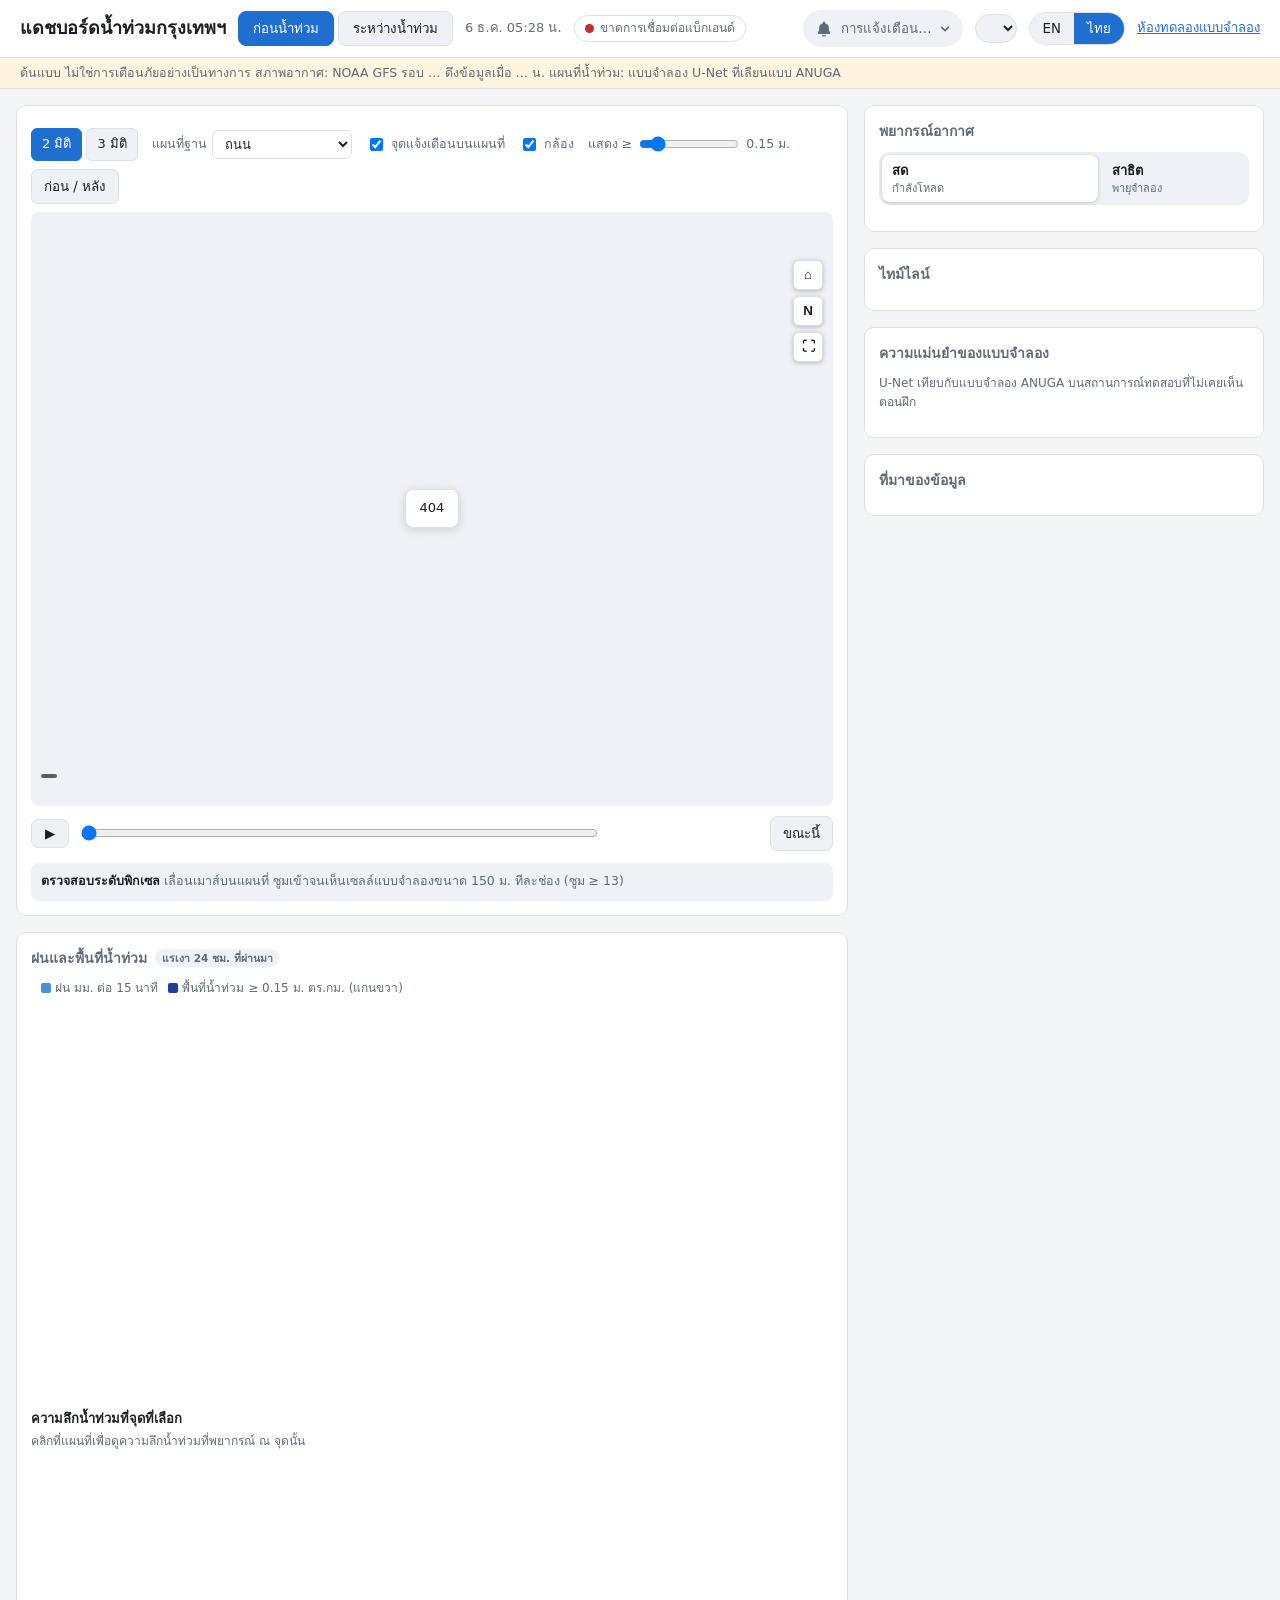
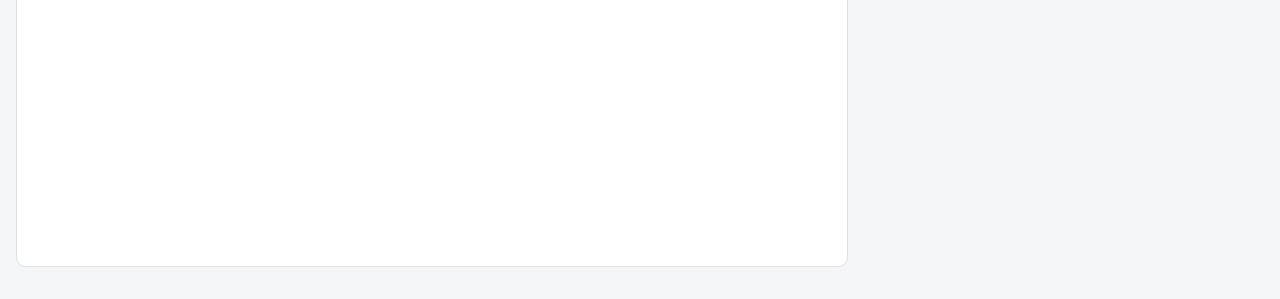
==== commit 01389114: "Add MPS GPU support for Apple Silicon and manual CCTV ingest batch Fixes the dashboard forecast neve" ====
--- a/dashboard.html
+++ b/dashboard.html
@@ -25,12 +25,14 @@
    <div class="amfoot" data-i18n="al_hint"></div>
   </div>
  </div>
+ <select id="city" class="citysel" aria-label="City" title="City"></select>
  <div class="lang" role="group" aria-label="Language / ภาษา">
   <button data-lang="en" class="on" lang="en">EN</button><button data-lang="th" lang="th">ไทย</button>
  </div>
  <a href="/" id="wblink" data-i18n="workbench">Model workbench</a>
 </header>
 <div class="banner" id="banner"></div>
+<div class="banner warn hide" id="citybanner"></div>
 <div class="wrap">
 <main>
  <div class="card">
--- a/static/dash/style.css
+++ b/static/dash/style.css
@@ -12,6 +12,10 @@
 .lang{display:flex;border:1px solid var(--line);border-radius:999px;overflow:hidden}
 .lang button{border:0;background:var(--chip);color:var(--ink);padding:5px 13px;cursor:pointer;font:700 13px inherit;font-family:inherit}
 .lang button.on{background:var(--acc);color:#fff}
+.citysel{border:1px solid var(--line);background:var(--chip);color:var(--ink);padding:5px 10px;border-radius:999px;font:700 13px inherit;font-family:inherit;cursor:pointer}
+/* cities with no flood-surrogate model yet: hide model-dependent UI, keep the map + camera markers */
+body.no-flood #phase,body.no-flood #tb1,body.no-flood #alertwrap,body.no-flood #thrbox,body.no-flood #sigbox,
+body.no-flood #cmpbtn,body.no-flood #cmpmode,body.no-flood .only3d{display:none!important}
 .pill{display:inline-flex;align-items:center;gap:6px;font-size:12px;color:var(--mute);border:1px solid var(--line);border-radius:999px;padding:3px 10px}
 .pill i{width:9px;height:9px;border-radius:50%;background:var(--l0);display:inline-block}.pill.ok i{background:var(--ok)}.pill.bad i{background:var(--l3)}
 .banner{background:var(--warnbg);border-bottom:1px solid var(--line);padding:5px 20px;font-size:12.5px;color:var(--mute);white-space:nowrap;overflow:hidden;text-overflow:ellipsis}
